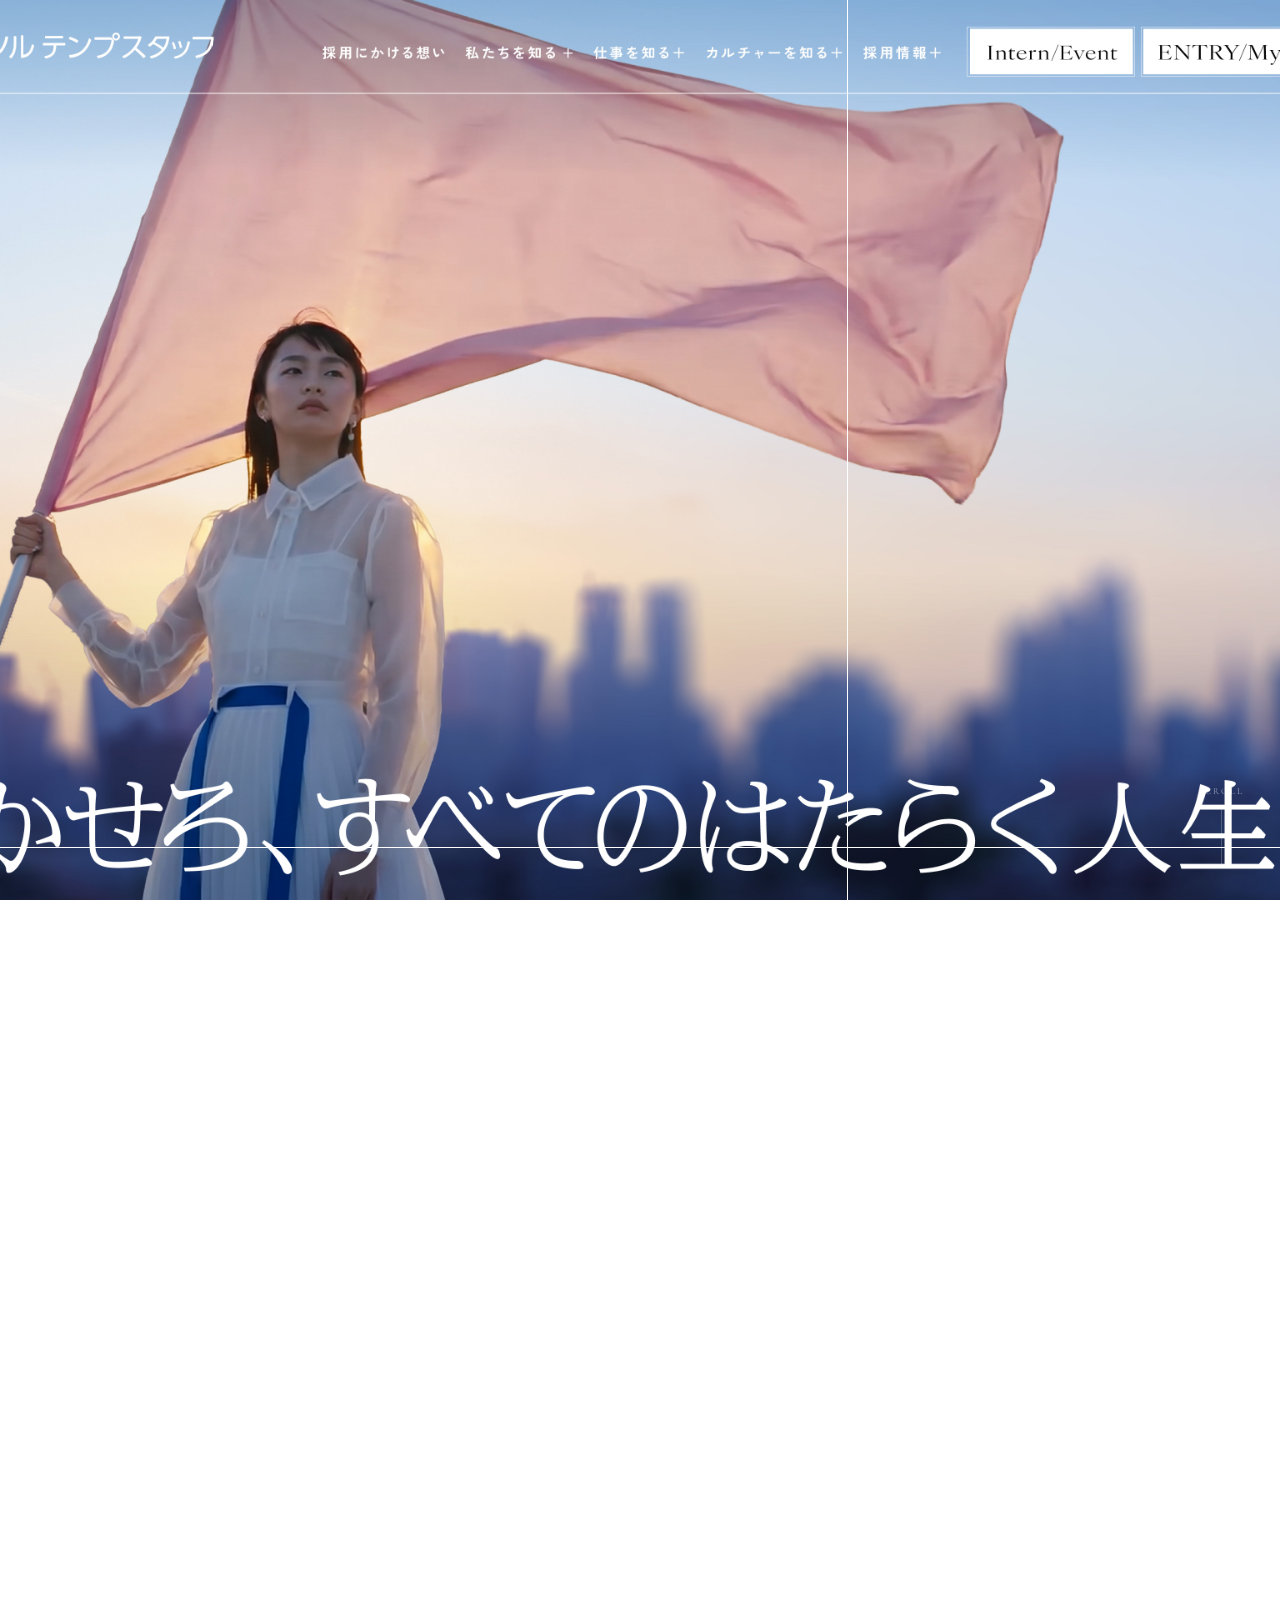
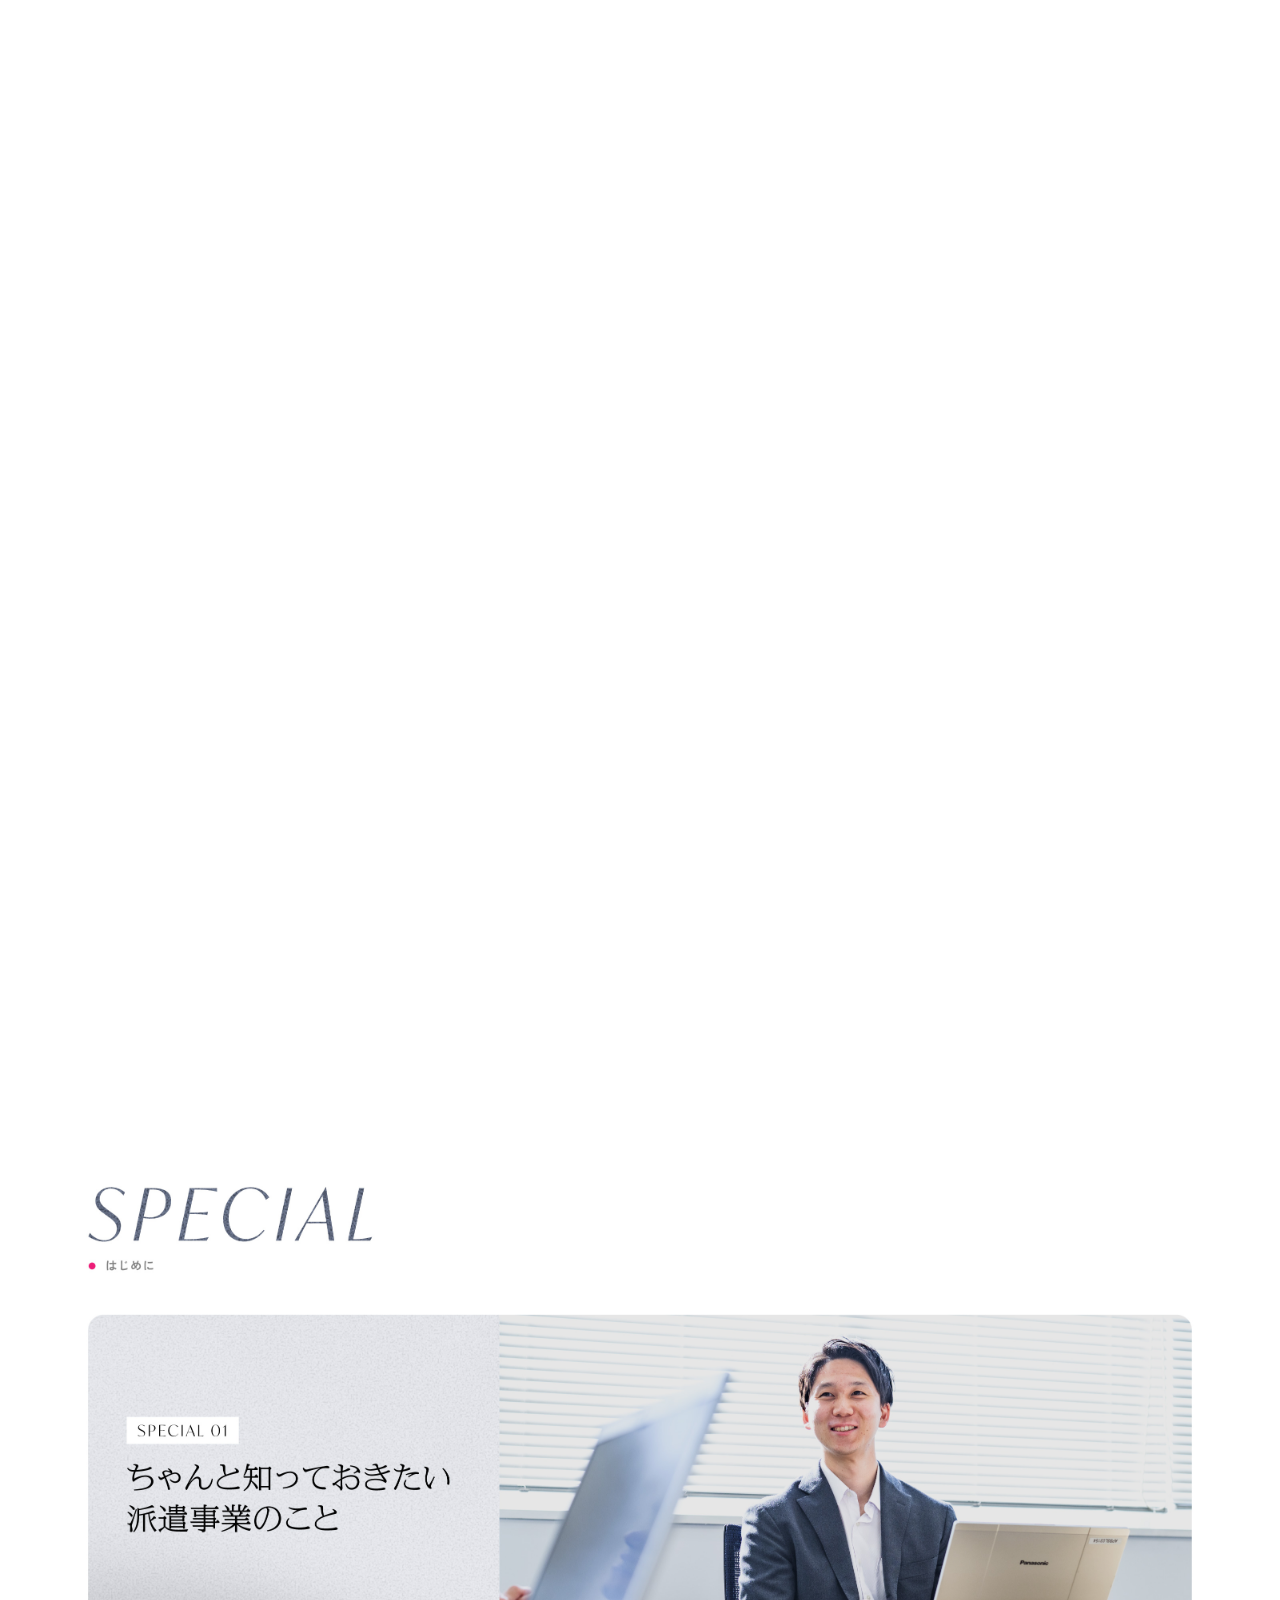
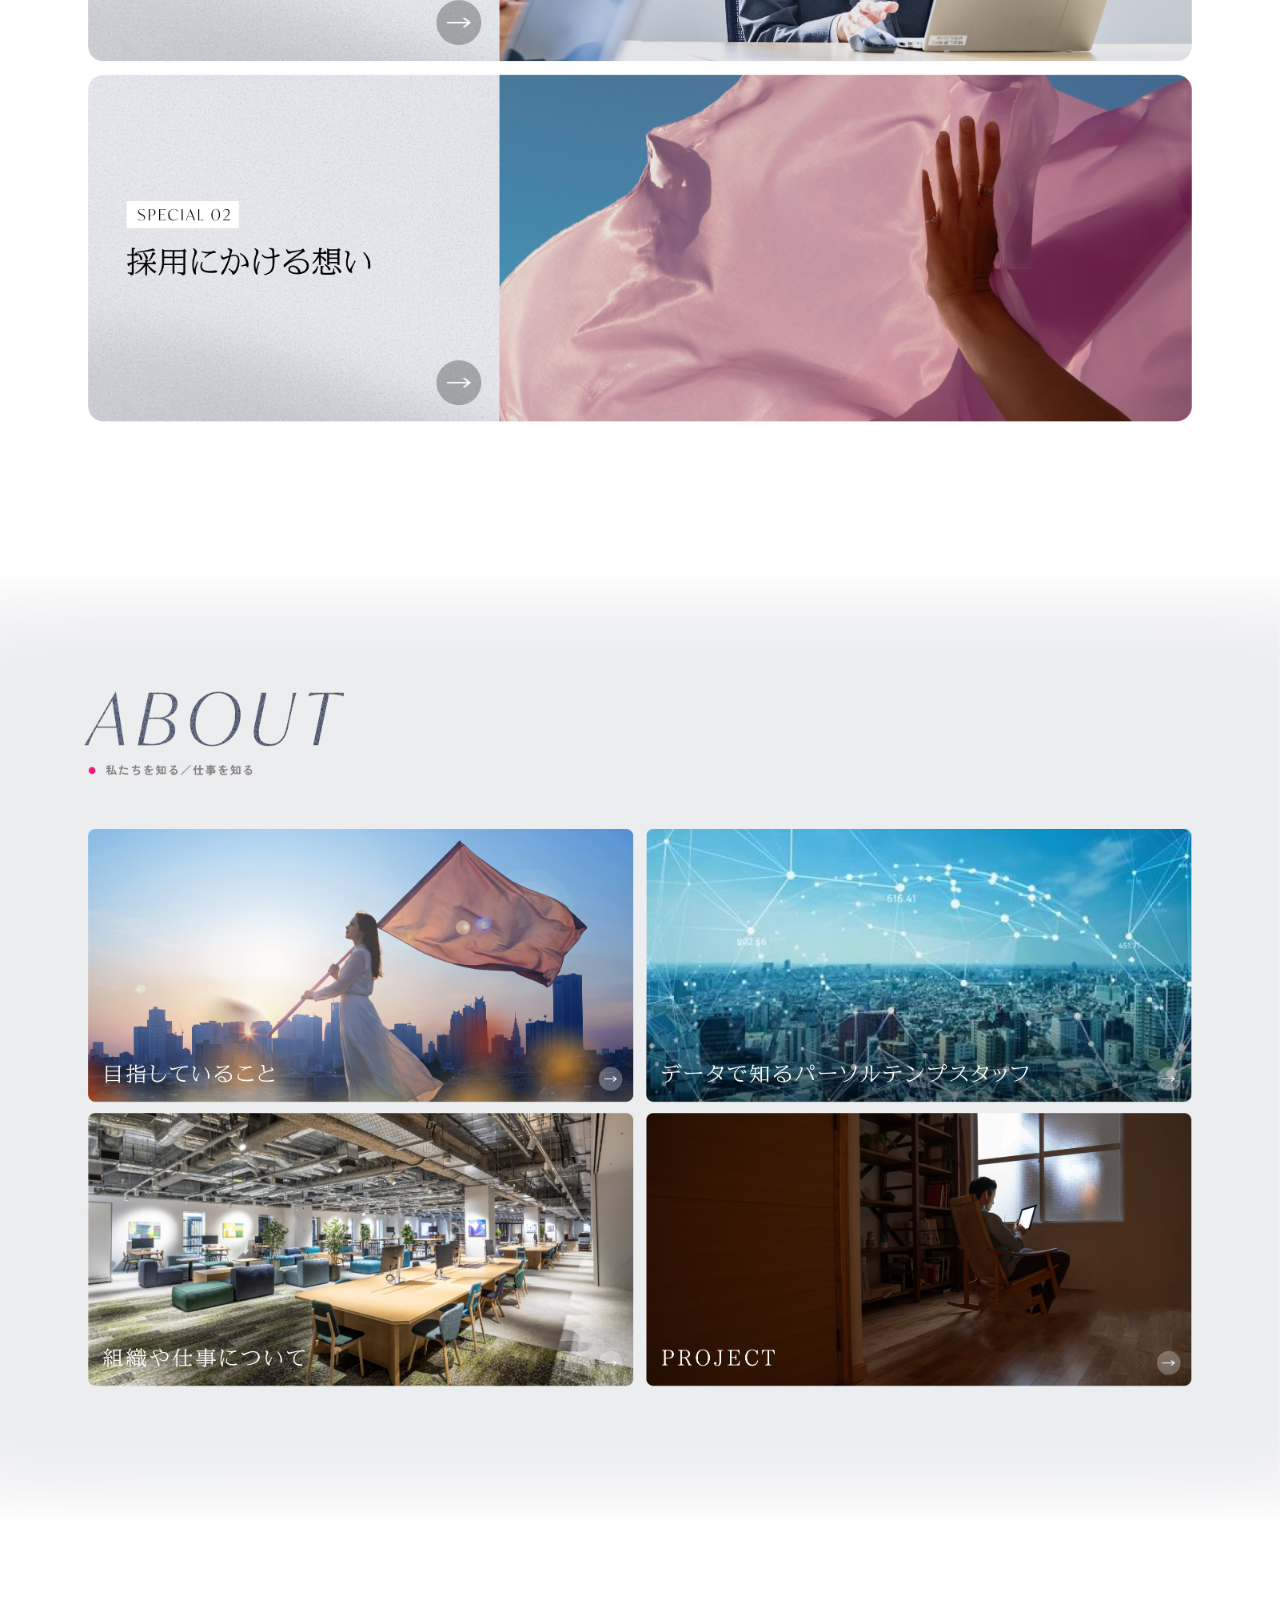
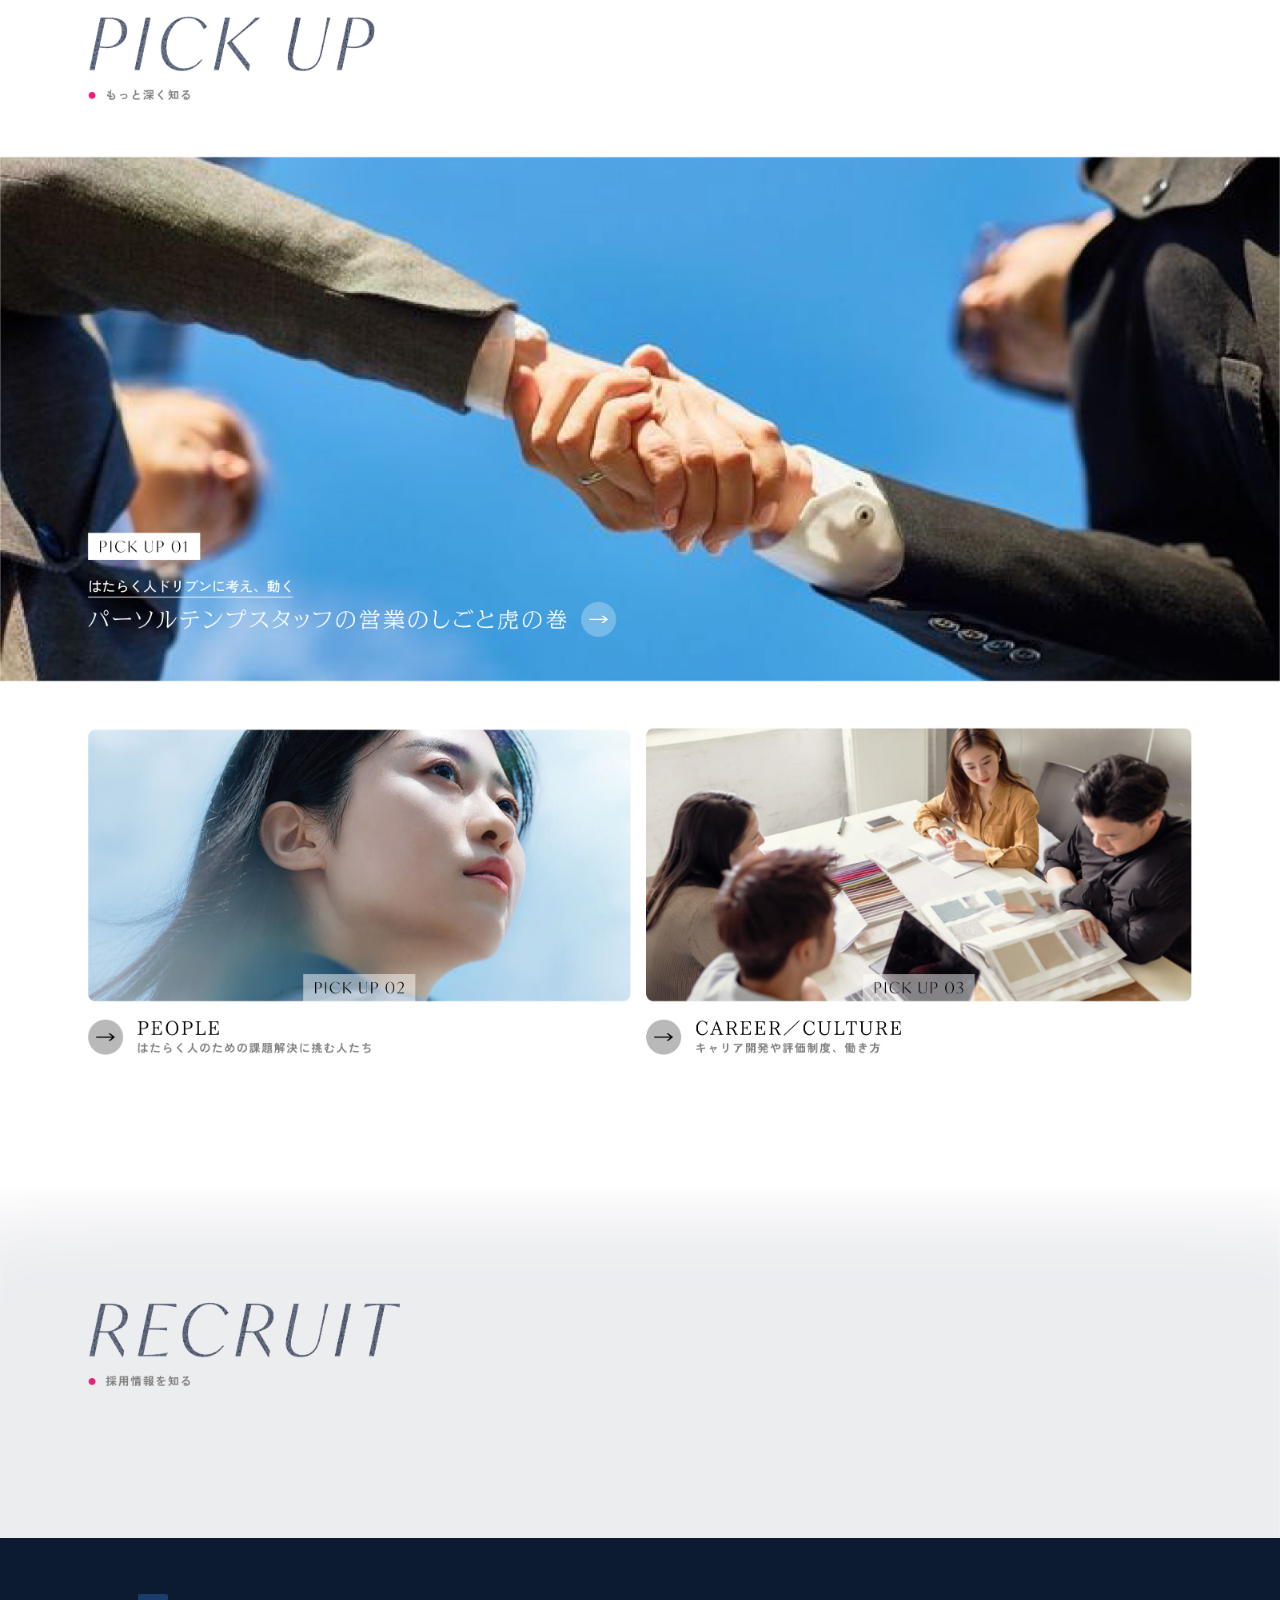
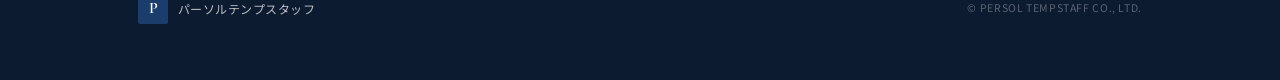
==== site/新卒A/index.html @ f4e4756b "Initial commit: パーソルテンプスタッフ 採用コンペデザイン（新卒B）" ====
<!DOCTYPE html>
<html lang="ja">
<head>
  <meta charset="UTF-8">
  <meta name="viewport" content="width=device-width, initial-scale=1.0">
  <title>パーソルテンプスタッフ 新卒採用 2027</title>
  <link rel="stylesheet" href="/site/新卒A/css/style.css">
</head>
<body class="page-fade">

  <!-- ===================== HEADER ===================== -->
  <header class="header" id="header">
    <div class="header__inner">
      <div class="header__logo">
        <a href="/site/新卒A/">
          <div class="logo-p">P</div>
          <span class="logo-name">パーソルテンプスタッフ</span>
        </a>
      </div>
      <nav class="header__nav">
        <ul>
          <li><a href="#">採用にかける想い</a></li>
          <li><a href="#">私たちを知る</a></li>
          <li><a href="#">仕事を知る</a></li>
          <li><a href="#">ラッキーを知る</a></li>
          <li><a href="#">採用情報</a></li>
        </ul>
      </nav>
      <div class="header__actions">
        <a href="#" class="hdr-intern">Intern/Event</a>
        <a href="#" class="hdr-entry">ENTRY/Mypage</a>
        <button class="hdr-menu" aria-label="メニュー">
          <span></span><span></span><span></span>
        </button>
      </div>
    </div>
  </header>

  <!-- ==============================================
       SCROLL HERO (300vh)
       ├ 0-20%  : FV 表示 → 第2画像にクロスフェード
       ├ 20-65% : ボディコピーが右から流れ込む
       └ 65-100%: 静止（コピー表示状態）
  =============================================== -->
  <section class="scroll-hero" id="scrollHero">
    <div class="scroll-hero__inner">

      <!-- Layer 1: FV -->
      <div class="scene-bg scene-bg--1">
        <img
          src="../../fv/新卒A.jpg"
          alt="まかせろ、すべてのはたらく人生よ。"
          style="object-position: center 18%;"
        >
      </div>

      <!-- Layer 2: TOPデザインの2画面目（スクロール後シーン） -->
      <div class="scene-bg scene-bg--2">
        <img
          src="../../fv/新卒A_scroll.jpg"
          alt=""
          style="object-position: center top;"
        >
      </div>

      <!-- SCROLL インジケーター -->
      <div class="hero-scroll" id="scrollInd">
        <span>SCROLL</span>
        <div class="hero-scroll__bar"></div>
      </div>

    </div>
  </section>

  <!-- ==============================================
       TOP デザイン画像（SPECIAL〜RECRUIT）
       上部FV部分をCSSでクロップして SPECIAL 以降のみ表示
  =============================================== -->
  <div class="design-section">
    <img
      src="../../top/新卒A/新卒A_top_saisyu_v2.jpg"
      alt="採用サイト デザイン — SPECIAL / ABOUT / PICK UP / RECRUIT"
    >
    <!-- PICK UP 02 PEOPLE → 社員紹介へ -->
    <a href="/site/新卒A/employee.html"
       class="design-section__link"
       style="top:77%;left:0;width:49%;height:9%;"
       aria-label="PEOPLE — 社員紹介へ"></a>
  </div>

  <!-- ===================== FOOTER ===================== -->
  <footer class="footer">
    <div class="footer__inner">
      <div class="footer__logo">
        <div class="logo-p">P</div>
        <span class="logo-name">パーソルテンプスタッフ</span>
      </div>
      <p class="footer__copy">© PERSOL TEMPSTAFF CO., LTD.</p>
    </div>
  </footer>

  <script src="/site/新卒A/js/main.js"></script>
</body>
</html>
---- site/新卒A/css/style.css ----
@import url('https://fonts.googleapis.com/css2?family=Cormorant+Garamond:wght@400;600&family=Noto+Sans+JP:wght@300;400;500&family=Noto+Serif+JP:wght@400;700&display=swap');

/* =========================================
   Variables
========================================= */
:root {
  --brand:   #1B3D6B;
  --accent:  #C8A882;
  --dark:    #111;
  --text:    #333;
  --gray:    #888;
  --border:  #e0dfd9;
  --light:   #F7F6F3;
  --white:   #fff;
  --hh:      72px;
  --ease:    cubic-bezier(0.22, 1, 0.36, 1);
  --font-serif: 'Noto Serif JP', 'Times New Roman', serif;
  --font-sans:  'Noto Sans JP', system-ui, sans-serif;
  --font-en:    'Cormorant Garamond', 'Georgia', serif;
}

/* =========================================
   Reset
========================================= */
*, *::before, *::after { box-sizing: border-box; margin: 0; padding: 0; }
html { font-size: 16px; scroll-behavior: smooth; }
body {
  font-family: var(--font-sans);
  color: var(--text);
  background: var(--white);
  overflow-x: hidden;
  line-height: 1.8;
  -webkit-font-smoothing: antialiased;
}
img { display: block; max-width: 100%; }
a { text-decoration: none; color: inherit; }
ul { list-style: none; }

/* =========================================
   Header
========================================= */
.header {
  position: fixed;
  inset: 0 0 auto 0;
  height: var(--hh);
  z-index: 1000;
  display: flex;
  align-items: center;
  opacity: 0;
  pointer-events: none;
  transition: background 0.5s, box-shadow 0.5s, opacity 0.4s;
}
.header.visible {
  opacity: 1;
  pointer-events: auto;
}
.header.scrolled {
  background: rgba(255,255,255,0.96);
  backdrop-filter: blur(12px);
  box-shadow: 0 1px 0 rgba(0,0,0,0.08);
}
.header__inner {
  width: 100%;
  display: flex;
  align-items: center;
  padding: 0 36px;
  gap: 0;
}
.header__logo { margin-right: 48px; flex-shrink: 0; }
.header__logo a {
  display: flex;
  align-items: center;
  gap: 10px;
  color: #fff;
  transition: color 0.5s;
}
.header.scrolled .header__logo a { color: var(--dark); }
.logo-p {
  width: 30px; height: 30px;
  background: var(--brand);
  color: #fff;
  display: flex; align-items: center; justify-content: center;
  font-family: var(--font-en);
  font-size: 16px; font-weight: 600;
  border-radius: 2px;
  flex-shrink: 0;
}
.logo-name { font-size: 12px; font-weight: 400; letter-spacing: 0.04em; white-space: nowrap; }

.header__nav { flex: 1; display: flex; justify-content: center; }
.header__nav ul { display: flex; gap: 30px; }
.header__nav a {
  font-size: 11.5px;
  letter-spacing: 0.06em;
  color: rgba(255,255,255,0.88);
  transition: color 0.3s, border-color 0.3s;
  border-bottom: 1px solid transparent;
  padding-bottom: 2px;
}
.header__nav a:hover { border-bottom-color: currentColor; }
.header.scrolled .header__nav a { color: var(--text); }

.header__actions { display: flex; align-items: center; gap: 12px; flex-shrink: 0; }
.hdr-intern {
  font-size: 10.5px; letter-spacing: 0.1em;
  color: rgba(255,255,255,0.8);
  border-bottom: 1px solid rgba(255,255,255,0.38);
  padding-bottom: 2px;
  transition: color 0.5s, border-color 0.5s;
}
.header.scrolled .hdr-intern { color: var(--text); border-color: var(--gray); }
.hdr-entry {
  font-size: 10.5px; letter-spacing: 0.1em;
  color: rgba(255,255,255,0.9);
  border: 1px solid rgba(255,255,255,0.5);
  padding: 7px 14px;
  transition: all 0.3s;
}
.hdr-entry:hover { background: rgba(255,255,255,0.15); }
.header.scrolled .hdr-entry { color: var(--brand); border-color: var(--brand); }
.header.scrolled .hdr-entry:hover { background: var(--brand); color: #fff; }
.hdr-menu {
  background: none; border: none; cursor: pointer;
  display: flex; flex-direction: column; gap: 5px; padding: 4px;
}
.hdr-menu span {
  display: block; width: 20px; height: 1px;
  background: rgba(255,255,255,0.85); transition: background 0.5s;
}
.header.scrolled .hdr-menu span { background: var(--dark); }

/* =========================================
   Scroll Hero
   構造: 300vh の scroll container + 100vh sticky inner
   ・FV は progress=0 時点で100vh全画面表示（スクロール不要）
   ・0-20% : 画像クロスフェード（第2画像へ切り替え）
   ・20-65%: ボディコピーが右から流れ込む
   ・65-100%: 静止
========================================= */
.scroll-hero {
  position: relative;
  height: 300vh;
}
.scroll-hero__inner {
  position: sticky;
  top: 0;
  height: 100vh;
  overflow: hidden;
}

/* 背景画像レイヤー */
.scene-bg {
  position: absolute; inset: 0;
  will-change: opacity;
}
.scene-bg img {
  width: 100%; height: 100%;
  object-fit: cover;
}
.scene-bg--2 { opacity: 0; }

/* 右側グラデーションオーバーレイ（テキスト可読性確保） */
.scene-overlay {
  position: absolute; inset: 0; z-index: 1;
  background: linear-gradient(to left,
    rgba(0,0,0,0.68) 0%,
    rgba(0,0,0,0.30) 55%,
    rgba(0,0,0,0.0)  100%);
  opacity: 0;
  will-change: opacity;
  pointer-events: none;
}

/* ボディコピー — 右から流れ込む */
.scene-copy {
  position: absolute;
  z-index: 2;
  right: 8%;
  top: 50%;
  transform: translateY(-50%) translateX(100px);
  width: min(38%, 460px);
  opacity: 0;
  will-change: opacity, transform;
}
.scene-copy__lead {
  font-family: var(--font-serif);
  font-size: clamp(13px, 1.3vw, 16px);
  font-weight: 700;
  color: #fff;
  line-height: 2.0;
  letter-spacing: 0.04em;
  text-shadow: 0 2px 14px rgba(0,0,0,0.45);
  margin-bottom: 22px;
}
.scene-copy__body {
  font-family: var(--font-serif);
  font-size: clamp(11px, 1.0vw, 13px);
  font-weight: 400;
  color: rgba(255,255,255,0.88);
  line-height: 2.25;
  letter-spacing: 0.03em;
  text-shadow: 0 1px 8px rgba(0,0,0,0.35);
  margin-bottom: 18px;
}
.scene-copy__close {
  font-family: var(--font-serif);
  font-size: clamp(12px, 1.1vw, 14px);
  font-weight: 600;
  color: #fff;
  line-height: 2.0;
  letter-spacing: 0.04em;
  text-shadow: 0 2px 14px rgba(0,0,0,0.45);
}

/* SCROLL インジケーター */
.hero-scroll {
  position: absolute; z-index: 3;
  right: 36px; bottom: 36px;
  display: flex; flex-direction: column; align-items: center; gap: 8px;
  color: rgba(255,255,255,0.55);
  font-family: var(--font-en); font-size: 9px; letter-spacing: 0.22em;
  will-change: opacity;
  transition: opacity 0.5s ease;
}
.hero-scroll.hidden { opacity: 0; pointer-events: none; }
.hero-scroll__bar {
  width: 1px; height: 56px;
  background: rgba(255,255,255,0.22);
  position: relative; overflow: hidden;
}
.hero-scroll__bar::after {
  content: '';
  position: absolute; top: -100%; left: 0; width: 100%; height: 100%;
  background: rgba(255,255,255,0.72);
  animation: scrollbar 2.2s ease-in-out infinite;
}
@keyframes scrollbar {
  0%   { top: -100%; }
  100% { top: 100%; }
}

/* =========================================
   Section commons
========================================= */
.sec { padding: 112px 0; }
.sec--light { background: var(--light); }
.container { max-width: 1100px; margin: 0 auto; padding: 0 48px; }

/* Section heading — large serif label (Vermicular style) */
.sec-head { margin-bottom: 64px; }
.sec-head__en {
  font-family: var(--font-en);
  font-size: clamp(40px, 5vw, 60px);
  font-weight: 600;
  color: var(--dark);
  letter-spacing: 0.04em;
  line-height: 1;
  display: block;
  margin-bottom: 6px;
}
.sec-head__rule {
  display: flex; align-items: center; gap: 16px; margin-top: 10px;
}
.sec-head__line { flex: 1; height: 1px; background: var(--border); max-width: 400px; }
.sec-head__ja { font-size: 12px; letter-spacing: 0.2em; color: var(--gray); }

/* Reveal animation */
.reveal {
  opacity: 0;
  transform: translateY(48px);
  transition: opacity 0.9s var(--ease), transform 0.9s var(--ease);
}
.reveal.in-view { opacity: 1; transform: none; }
.reveal[data-d="1"] { transition-delay: 0.10s; }
.reveal[data-d="2"] { transition-delay: 0.20s; }
.reveal[data-d="3"] { transition-delay: 0.32s; }
.reveal[data-d="4"] { transition-delay: 0.45s; }

/* =========================================
   SPECIAL
========================================= */
.special__grid {
  display: grid;
  grid-template-columns: 1fr 1fr;
  gap: 20px;
}
.sp-card { background: var(--white); overflow: hidden; cursor: pointer; }
.sp-card__img { aspect-ratio: 16/9; overflow: hidden; }
.sp-card__img img {
  width: 100%; height: 100%; object-fit: cover;
  transition: transform 0.75s var(--ease);
}
.sp-card:hover .sp-card__img img { transform: scale(1.06); }
.sp-card__body { padding: 24px 28px 30px; }
.sp-card__tag {
  font-size: 9.5px; letter-spacing: 0.22em;
  color: var(--brand); text-transform: uppercase;
  margin-bottom: 10px; display: block;
}
.sp-card__title {
  font-family: var(--font-serif);
  font-size: 17px; font-weight: 700;
  color: var(--dark); line-height: 1.7;
  margin-bottom: 18px;
}
.sp-card__more {
  font-size: 11px; letter-spacing: 0.16em; color: var(--gray);
  display: inline-flex; align-items: center; gap: 8px;
  transition: color 0.3s, gap 0.3s;
}
.sp-card:hover .sp-card__more { color: var(--brand); gap: 14px; }

/* =========================================
   ABOUT
========================================= */
.about__grid {
  display: grid;
  grid-template-columns: 1fr 1fr;
  gap: 80px;
  align-items: center;
}
.about__media { position: relative; padding-bottom: 52px; }
.about__img {
  aspect-ratio: 4/3; overflow: hidden;
}
.about__img img { width: 100%; height: 100%; object-fit: cover; object-position: center top; }
.about__img2 {
  position: absolute; bottom: 0; right: -28px;
  width: 48%; aspect-ratio: 1;
  overflow: hidden;
  border: 5px solid var(--white);
  box-shadow: 0 6px 28px rgba(0,0,0,0.13);
}
.about__img2 img { width: 100%; height: 100%; object-fit: cover; object-position: center 15%; }

.about__text .sec-head { margin-bottom: 28px; }
.about__catch {
  font-family: var(--font-serif);
  font-size: clamp(20px, 2.4vw, 28px);
  font-weight: 700; color: var(--dark);
  line-height: 1.7; margin-bottom: 24px;
}
.about__body { font-size: 14px; line-height: 2.15; color: var(--gray); margin-bottom: 40px; }
.btn-line {
  display: inline-flex; align-items: center; gap: 12px;
  font-size: 11.5px; letter-spacing: 0.2em;
  color: var(--brand); border: 1px solid var(--brand);
  padding: 12px 28px; transition: all 0.35s;
}
.btn-line:hover { background: var(--brand); color: #fff; gap: 20px; }

/* =========================================
   PICK UP
========================================= */
.pickup__grid {
  display: grid;
  grid-template-columns: repeat(3, 1fr);
  gap: 22px;
}
.pu-card {
  background: var(--white); cursor: pointer;
  transition: transform 0.4s var(--ease), box-shadow 0.4s;
}
.pu-card:hover { transform: translateY(-8px); box-shadow: 0 18px 48px rgba(0,0,0,0.1); }
.pu-card__img { aspect-ratio: 3/2; overflow: hidden; }
.pu-card__img img {
  width: 100%; height: 100%; object-fit: cover;
  transition: transform 0.7s var(--ease);
}
.pu-card:hover .pu-card__img img { transform: scale(1.08); }
.pu-card__body { padding: 20px 22px 24px; }
.pu-card__cat { font-size: 9.5px; letter-spacing: 0.22em; color: var(--brand); text-transform: uppercase; margin-bottom: 8px; display: block; }
.pu-card__title { font-family: var(--font-serif); font-size: 14px; font-weight: 700; color: var(--dark); line-height: 1.65; margin-bottom: 8px; }
.pu-card__desc { font-size: 12.5px; color: var(--gray); line-height: 1.7; }

/* =========================================
   RECRUIT
========================================= */
.recruit {
  background: var(--brand);
  padding: 148px 0;
  text-align: center;
}
.recruit__inner { max-width: 600px; margin: 0 auto; padding: 0 40px; }
.recruit__en { font-family: var(--font-en); font-size: 12px; letter-spacing: 0.4em; color: rgba(255,255,255,0.48); display: block; margin-bottom: 10px; }
.recruit__catch {
  font-family: var(--font-serif);
  font-size: clamp(26px, 3.5vw, 40px);
  font-weight: 700; color: #fff;
  letter-spacing: 0.04em; line-height: 1.6;
  margin-bottom: 22px;
}
.recruit__sub { font-size: 13.5px; color: rgba(255,255,255,0.62); line-height: 2.1; margin-bottom: 52px; }
.btn-white {
  display: inline-block;
  font-size: 12px; letter-spacing: 0.22em;
  color: var(--brand); background: #fff;
  padding: 18px 56px;
  transition: all 0.35s;
}
.btn-white:hover { background: var(--light); transform: translateY(-3px); box-shadow: 0 14px 36px rgba(0,0,0,0.16); }

/* =========================================
   Footer
========================================= */
.footer { background: #0c1b30; padding: 56px 0; }
.footer__inner {
  max-width: 1100px; margin: 0 auto; padding: 0 48px;
  display: flex; align-items: center; justify-content: space-between;
}
.footer__logo { display: flex; align-items: center; gap: 10px; color: rgba(255,255,255,0.72); }
.footer__logo .logo-name { font-size: 12px; }
.footer__copy { font-size: 10.5px; color: rgba(255,255,255,0.32); letter-spacing: 0.06em; }

/* =========================================
   Design Section (TOP mockup image — SPECIAL〜RECRUIT)
   画像比率: 3201×12778 = 1:3.993
   白余白開始 y≈3620: margin-top = -(3620/12778 × 3.993) ≈ -113% → バッファ込み -115%
========================================= */
.design-section {
  overflow: hidden;
  line-height: 0;
  background: #f7f6f3;
  position: relative;
}
/* PICK UP カードへの透明クリック領域 */
.design-section__link {
  position: absolute;
  display: block;
  cursor: pointer;
}
.design-section img {
  display: block;
  width: 100%;
  /* FV2面分の「まかせろ」帯をスキップ → SPECIAL白余白から表示 */
  margin-top: -115%;
}

/* =========================================
   Employee Page — Hero（全幅写真＋オーバーレイテキスト）
========================================= */
.emp-hero {
  position: relative;
  height: 100vh; min-height: 600px;
  overflow: hidden;
}
.emp-hero__photo {
  position: absolute; inset: 0;
}
.emp-hero__photo img {
  width: 100%; height: 100%; object-fit: cover;
}
.emp-hero__overlay {
  position: absolute; inset: 0;
  background: linear-gradient(to right,
    rgba(255,255,255,0.0) 40%,
    rgba(255,255,255,0.0) 100%);
}
.emp-hero__content {
  position: absolute; inset: 0;
  display: flex; flex-direction: column; justify-content: flex-end;
  padding: 0 0 72px 8%;
  max-width: 640px;
}
.emp-hero__breadcrumb {
  font-size: 10px; letter-spacing: 0.14em;
  color: rgba(255,255,255,0.6);
  display: flex; gap: 8px; align-items: center;
  margin-bottom: 28px;
}
.emp-hero__breadcrumb a { color: rgba(255,255,255,0.6); transition: color 0.3s; }
.emp-hero__breadcrumb a:hover { color: #fff; }
.emp-hero__breadcrumb span { opacity: 0.5; }
.emp-hero__quote {
  font-family: var(--font-serif);
  font-size: clamp(20px, 2.8vw, 34px);
  font-weight: 700; color: var(--dark);
  line-height: 1.65; letter-spacing: 0.03em;
  margin-bottom: 32px;
}
.emp-hero__name {
  font-family: var(--font-serif);
  font-size: clamp(20px, 2vw, 26px);
  font-weight: 700; color: var(--dark);
  letter-spacing: 0.08em; margin-bottom: 6px;
}
.emp-hero__meta {
  font-size: 11px; color: #555; letter-spacing: 0.1em; line-height: 1.9;
}

/* =========================================
   Employee Page — 本文レイアウト
========================================= */
/* セクション共通コンテナ */
.emp-section-wrap {
  max-width: 1100px; margin: 0 auto;
  padding: 96px 72px;
}
.emp-section-wrap--gray { background: #f4f5f7; }
.emp-section-wrap--white { background: var(--white); }

/* ── テキスト2カラム（見出し左・本文右） */
.emp-text-cols {
  display: grid;
  grid-template-columns: 1fr 1fr;
  gap: 72px;
  align-items: start;
}
.emp-text-cols__label {
  font-family: var(--font-en);
  font-size: 9.5px; letter-spacing: 0.28em; text-transform: uppercase;
  color: var(--gray); display: block; margin-bottom: 20px;
}
.emp-text-cols__title {
  font-family: var(--font-serif);
  font-size: clamp(20px, 2.4vw, 28px);
  font-weight: 700; color: var(--dark);
  line-height: 1.65; letter-spacing: 0.02em;
}
.emp-text-cols__body {
  font-size: 13.5px; line-height: 2.35; color: #555;
  padding-top: 46px;
}
.emp-text-cols__body p + p { margin-top: 20px; }

/* ── クォートバー */
.emp-quote-bar {
  border-left: 3px solid var(--brand);
  background: #eef1f6;
  padding: 28px 36px;
  margin: 56px 0 0;
}
.emp-quote-bar p {
  font-family: var(--font-serif);
  font-size: clamp(14px, 1.6vw, 17px);
  font-weight: 700; color: var(--brand);
  line-height: 1.85; letter-spacing: 0.03em;
}

/* ── 写真＋テキスト（横並び） */
.emp-photo-text {
  display: grid;
  grid-template-columns: 1fr 1fr;
  gap: 0;
  min-height: 480px;
}
.emp-photo-text--rev .emp-photo-text__img  { order: 2; }
.emp-photo-text--rev .emp-photo-text__text { order: 1; }

.emp-photo-text__img { overflow: hidden; }
.emp-photo-text__img img {
  width: 100%; height: 100%; object-fit: cover;
  transition: transform 0.9s var(--ease);
}
.emp-photo-text:hover .emp-photo-text__img img { transform: scale(1.04); }

.emp-photo-text__text {
  display: flex; flex-direction: column; justify-content: center;
  padding: 72px 64px;
  background: var(--white);
}
.emp-photo-text--rev .emp-photo-text__text { background: #f4f5f7; }

.emp-photo-text__label {
  font-family: var(--font-en);
  font-size: 9.5px; letter-spacing: 0.28em; text-transform: uppercase;
  color: var(--gray); display: block; margin-bottom: 18px;
}
.emp-photo-text__title {
  font-family: var(--font-serif);
  font-size: clamp(17px, 2vw, 23px);
  font-weight: 700; color: var(--dark);
  line-height: 1.7; margin-bottom: 24px;
}
.emp-photo-text__body {
  font-size: 13px; line-height: 2.3; color: #555;
}
.emp-photo-text__body p + p { margin-top: 16px; }

/* ── 締めメッセージ */
.emp-closing {
  padding: 80px 72px;
  background: var(--white);
  max-width: 1100px; margin: 0 auto;
}
.emp-closing__label {
  font-family: var(--font-en);
  font-size: 9.5px; letter-spacing: 0.28em; text-transform: uppercase;
  color: var(--gray); display: block; margin-bottom: 22px;
}
.emp-closing__title {
  font-family: var(--font-serif);
  font-size: clamp(20px, 2.8vw, 34px);
  font-weight: 700; color: var(--dark);
  line-height: 1.6; letter-spacing: 0.02em;
}

/* =========================================
   Employee Page — Profile
========================================= */
.emp-profile-section {
  background: #f4f5f7;
  padding: 72px;
  max-width: 1100px; margin: 0 auto;
}
.emp-profile-section h3 {
  font-family: var(--font-en);
  font-size: 10px; letter-spacing: 0.3em; text-transform: uppercase;
  color: var(--gray); margin-bottom: 32px;
}
.emp-profile-table {
  width: 100%; border-collapse: collapse;
}
.emp-profile-table tr { border-bottom: 1px solid var(--border); }
.emp-profile-table td {
  padding: 18px 0; font-size: 13.5px; vertical-align: top;
}
.emp-profile-table td:first-child {
  width: 140px; color: var(--gray);
  font-size: 10px; letter-spacing: 0.16em; text-transform: uppercase;
  padding-top: 20px;
}
.emp-profile-table td:last-child { color: var(--dark); line-height: 1.8; }

/* =========================================
   Employee Page — Related
========================================= */
.emp-related { padding: 80px 0; background: var(--white); }
.emp-related__head { text-align: center; margin-bottom: 52px; }
.emp-related__grid {
  max-width: 1080px; margin: 0 auto; padding: 0 72px;
  display: grid; grid-template-columns: repeat(3, 1fr); gap: 2px;
}
.rel-card { overflow: hidden; cursor: pointer; }
.rel-card__img { aspect-ratio: 3/4; overflow: hidden; }
.rel-card__img img {
  width: 100%; height: 100%; object-fit: cover;
  transition: transform 0.7s var(--ease);
}
.rel-card:hover .rel-card__img img { transform: scale(1.06); }
.rel-card__body { padding: 18px 20px 24px; background: #f4f5f7; }
.rel-card__dept {
  font-size: 9px; letter-spacing: 0.18em;
  color: var(--brand); margin-bottom: 6px; display: block;
}
.rel-card__name {
  font-family: var(--font-serif); font-size: 16px;
  font-weight: 700; color: var(--dark);
}

/* =========================================
   Page transition
========================================= */
.page-fade { animation: pageFadeIn 0.7s var(--ease) both; }
@keyframes pageFadeIn {
  from { opacity: 0; transform: translateY(20px); }
  to   { opacity: 1; transform: none; }
}
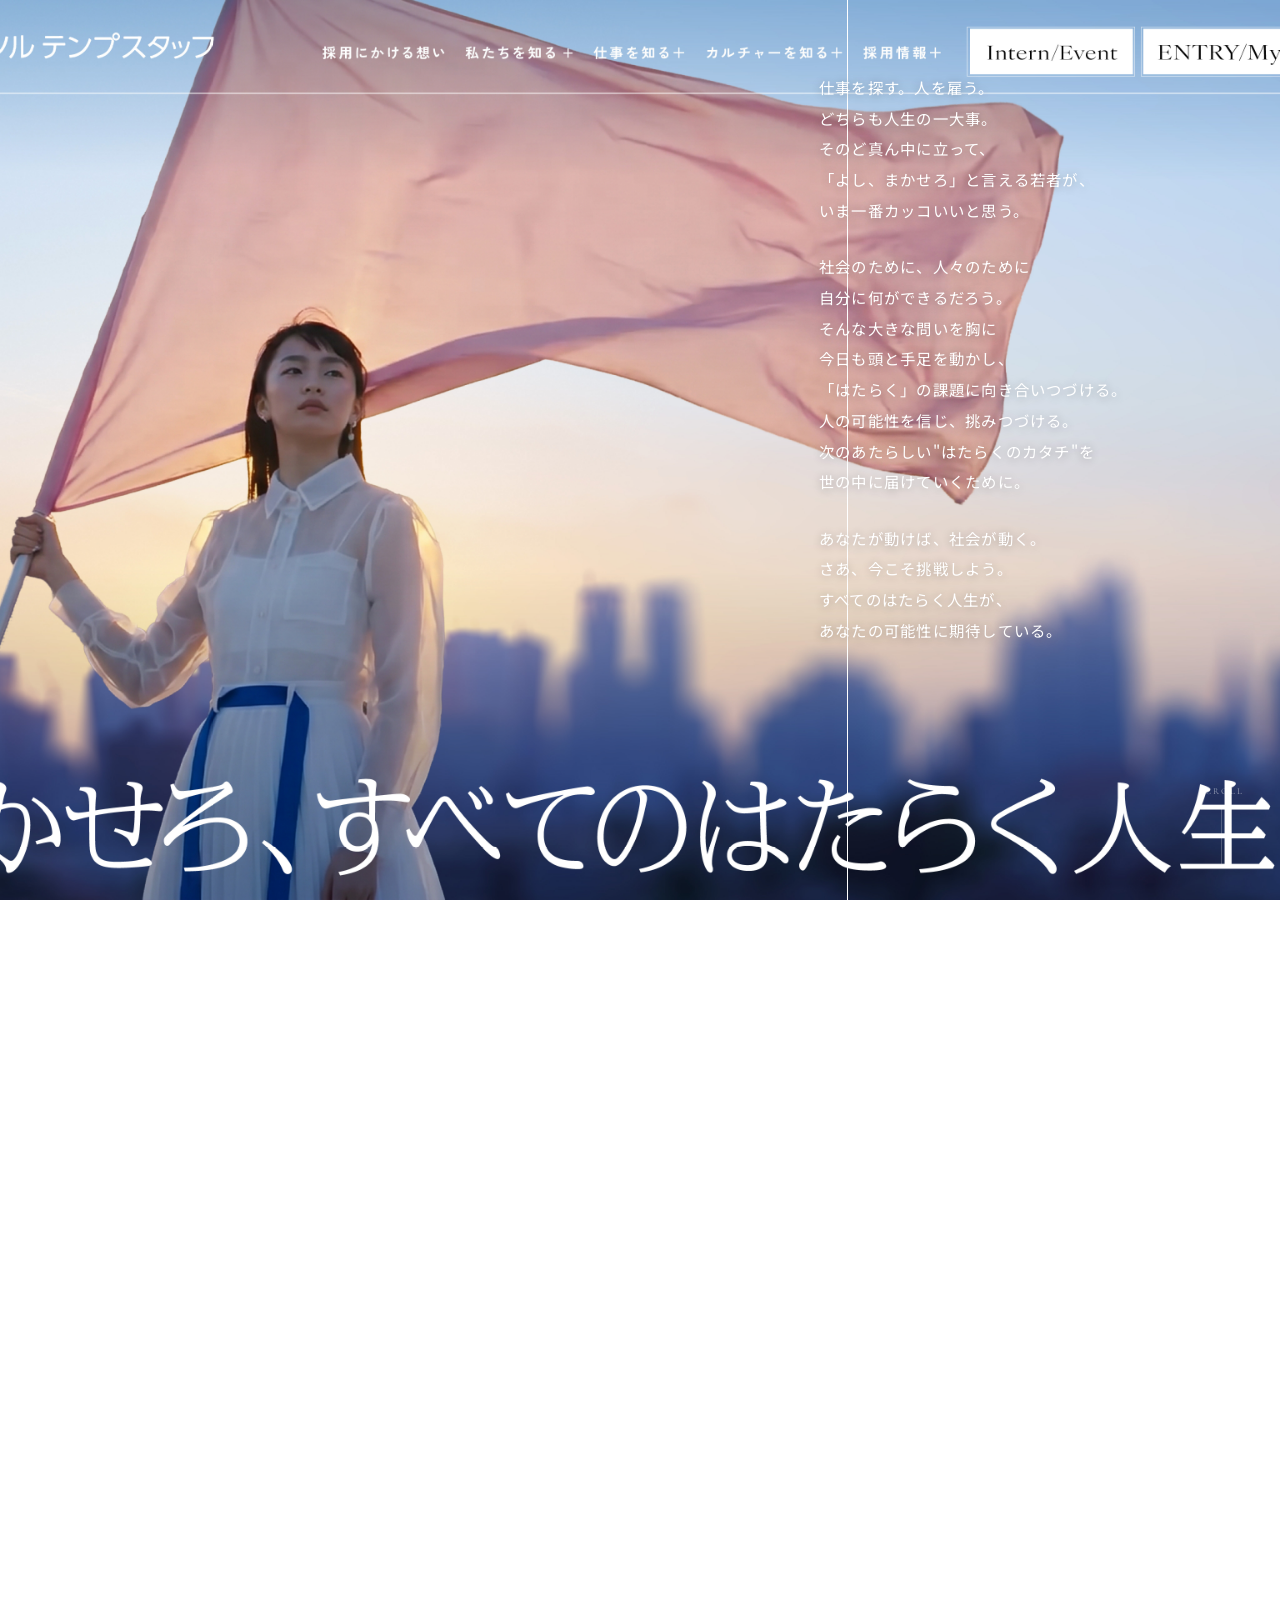
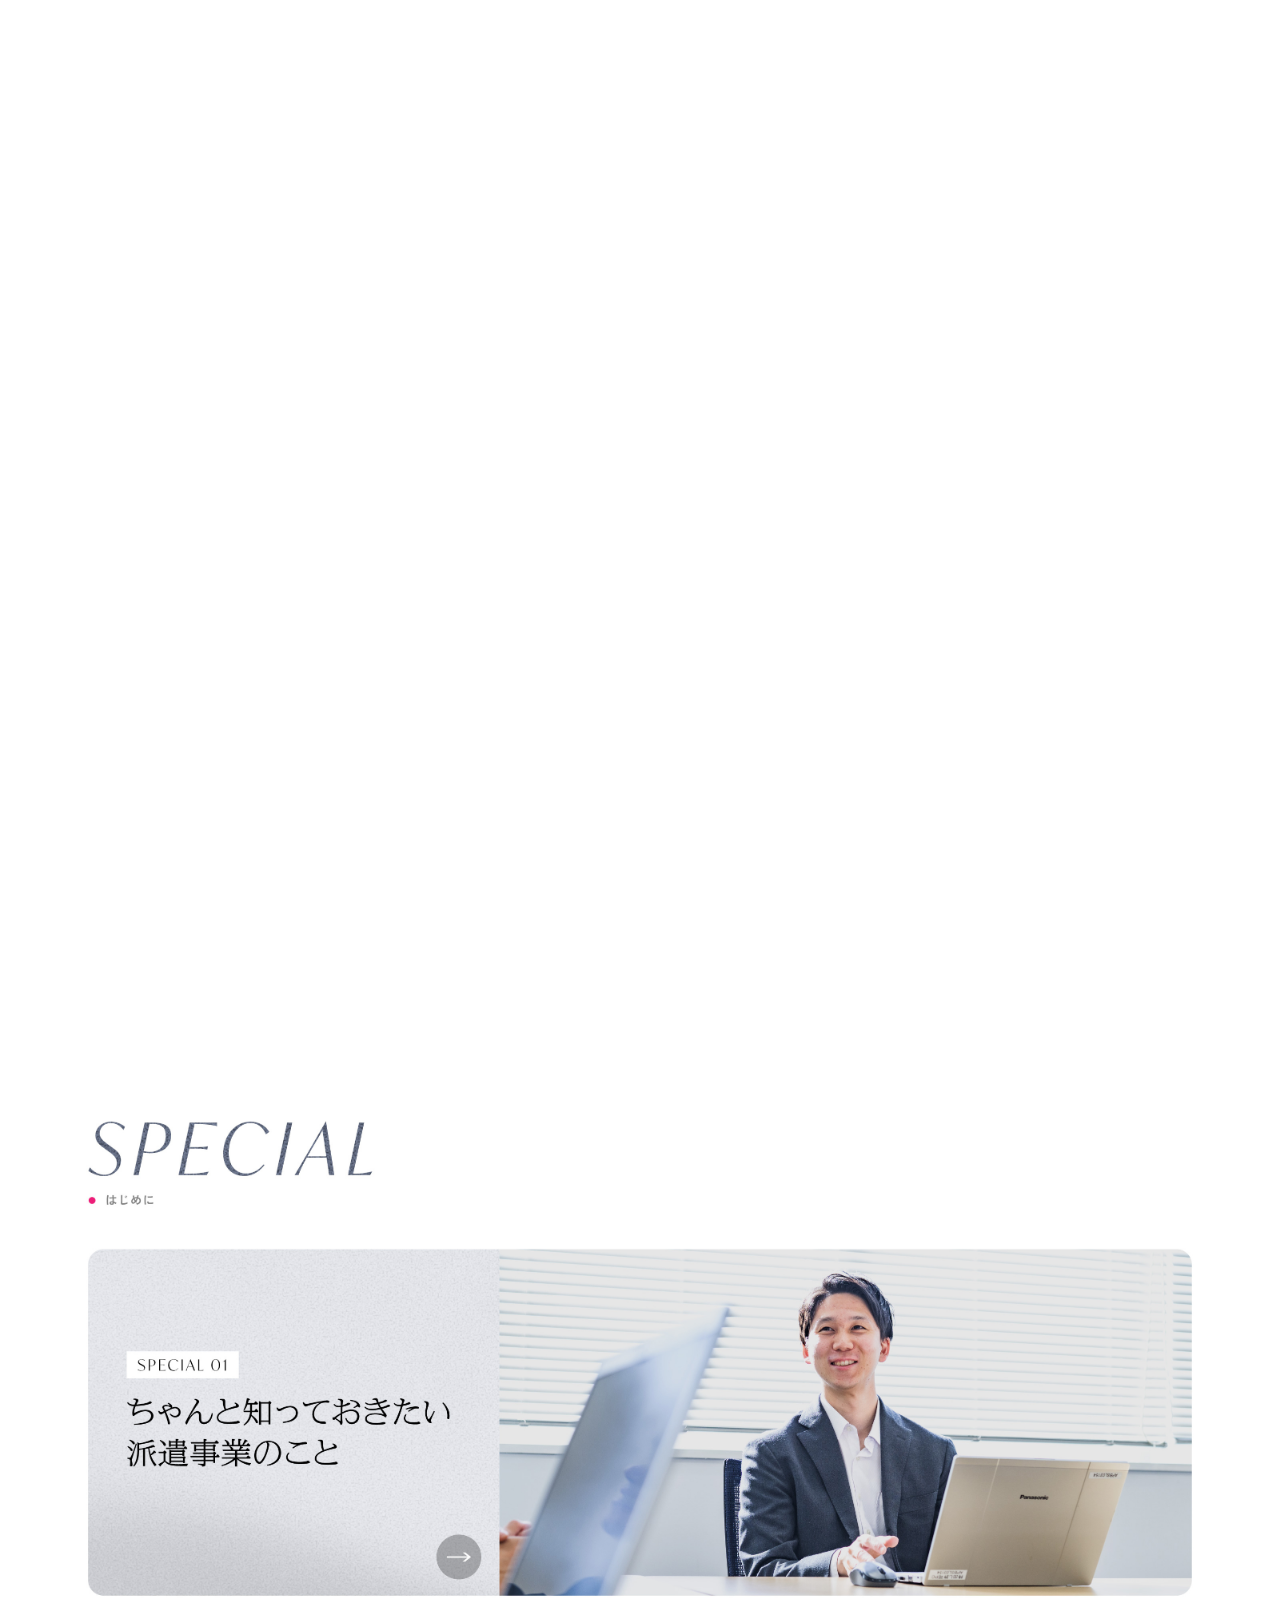
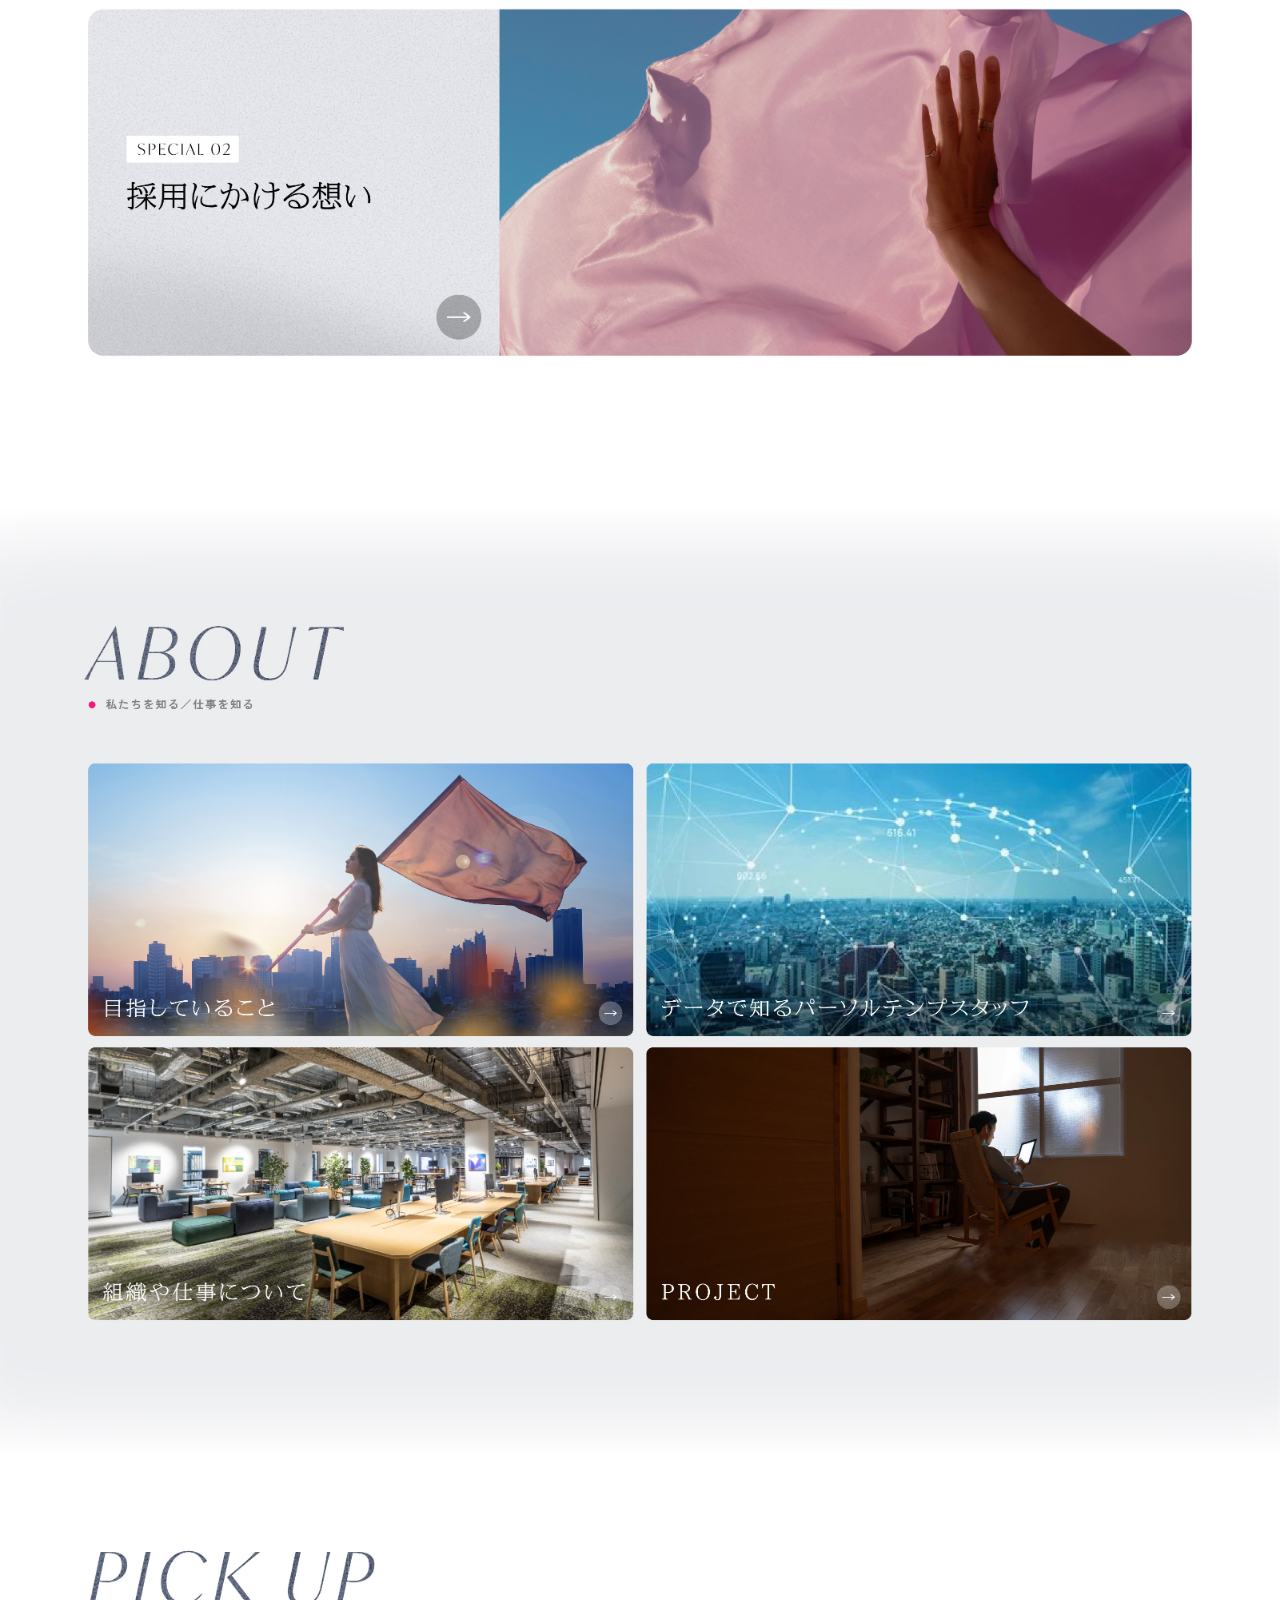
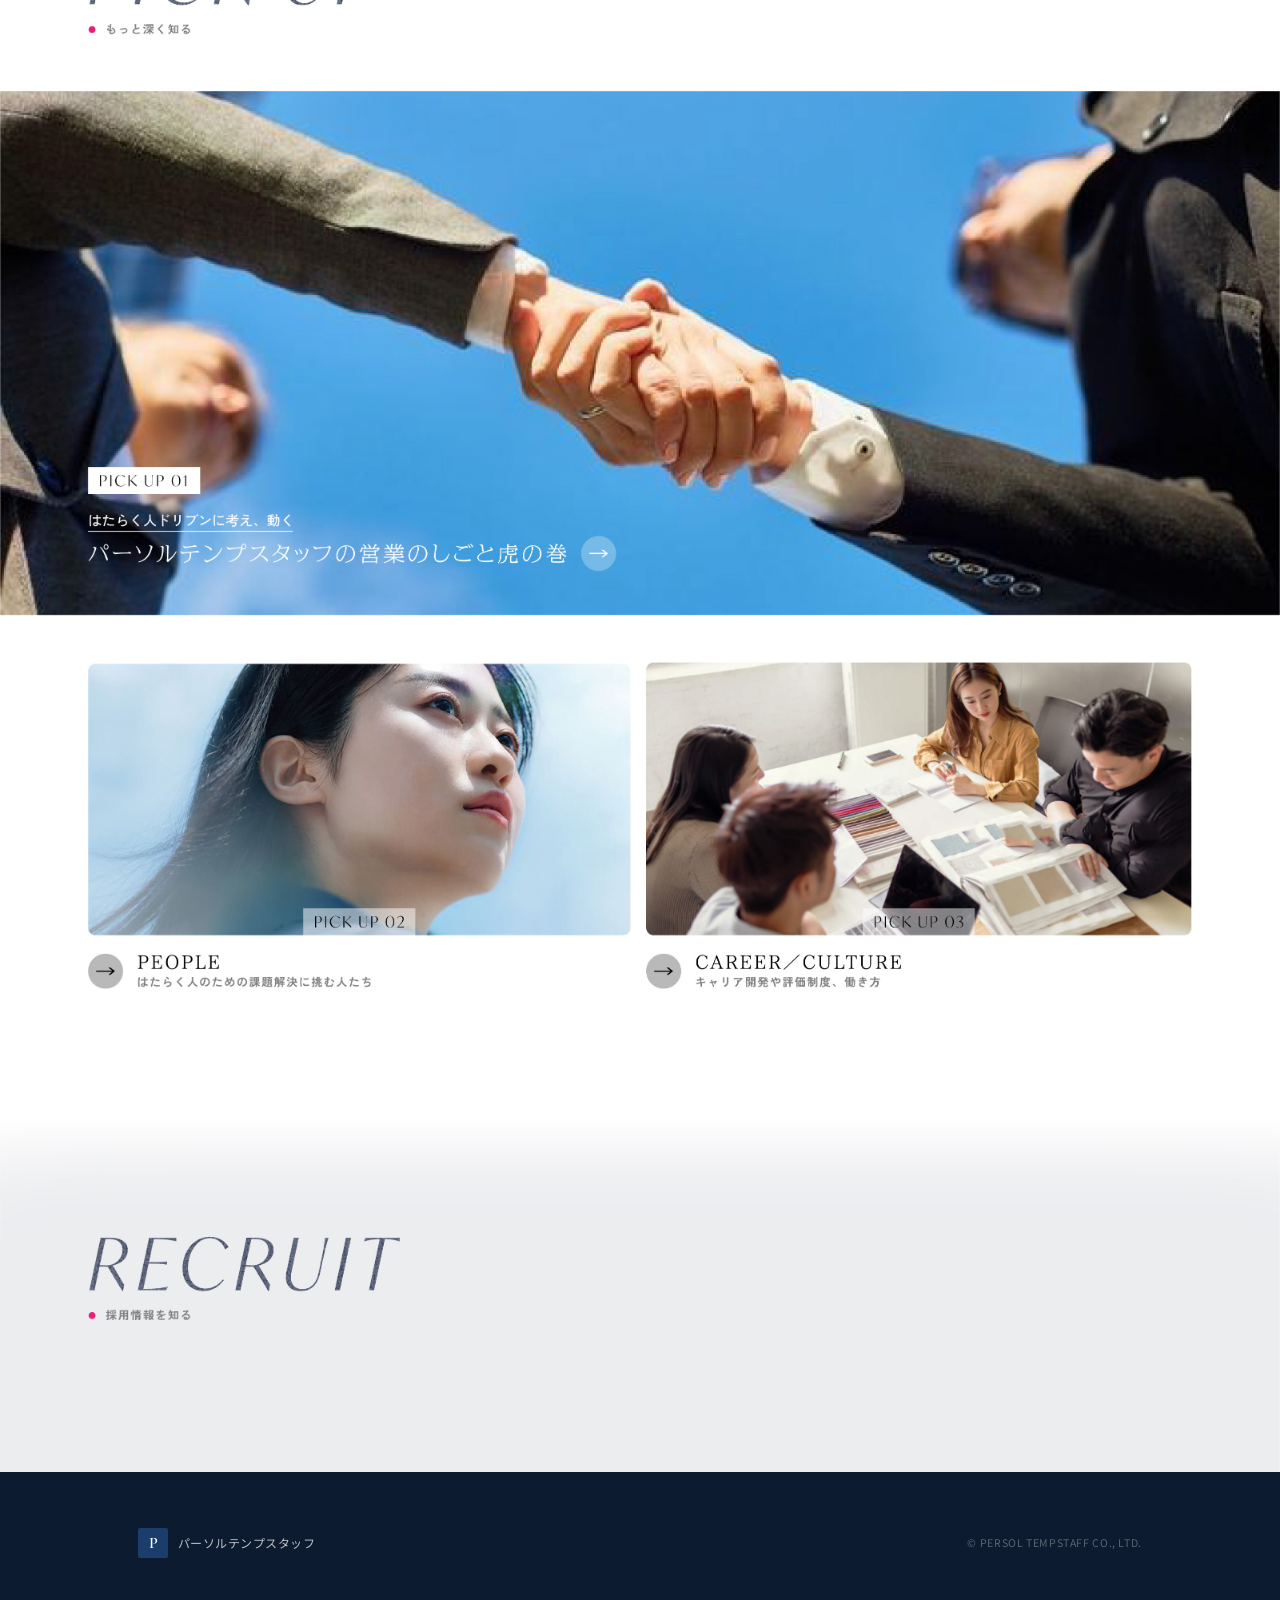
==== commit 45226b7a: "新卒A: FVスクロールアニメーション＋ボディコピー実装 - Layer2（新卒A_scroll_コピーなし.png）を追加・下からフェードイン - ボディコピー18行を上から順次フェードイン（双方向" ====
--- a/site/新卒A/index.html
+++ b/site/新卒A/index.html
@@ -4,7 +4,7 @@
   <meta charset="UTF-8">
   <meta name="viewport" content="width=device-width, initial-scale=1.0">
   <title>パーソルテンプスタッフ 新卒採用 2027</title>
-  <link rel="stylesheet" href="/site/新卒A/css/style.css">
+  <link rel="stylesheet" href="css/style.css">
 </head>
 <body class="page-fade">
 
@@ -12,7 +12,7 @@
   <header class="header" id="header">
     <div class="header__inner">
       <div class="header__logo">
-        <a href="/site/新卒A/">
+        <a href="index.html">
           <div class="logo-p">P</div>
           <span class="logo-name">パーソルテンプスタッフ</span>
         </a>
@@ -54,13 +54,40 @@
         >
       </div>
 
-      <!-- Layer 2: TOPデザインの2画面目（スクロール後シーン） -->
+      <!-- Layer 2: スクロール後シーン（下からフェードイン） -->
       <div class="scene-bg scene-bg--2">
         <img
-          src="../../fv/新卒A_scroll.jpg"
+          src="../../fv/新卒A_scroll_コピーなし.png"
           alt=""
           style="object-position: center top;"
         >
+      </div>
+
+      <!-- ボディコピー（Layer2が出たあとに上から順次フェードイン） -->
+      <div class="hero-copy">
+        <p class="hero-copy__para">
+          <span class="hero-copy__line">仕事を探す。人を雇う。</span>
+          <span class="hero-copy__line">どちらも人生の一大事。</span>
+          <span class="hero-copy__line">そのど真ん中に立って、</span>
+          <span class="hero-copy__line">「よし、まかせろ」と言える若者が、</span>
+          <span class="hero-copy__line">いま一番カッコいいと思う。</span>
+        </p>
+        <p class="hero-copy__para">
+          <span class="hero-copy__line">社会のために、人々のために</span>
+          <span class="hero-copy__line">自分に何ができるだろう。</span>
+          <span class="hero-copy__line">そんな大きな問いを胸に</span>
+          <span class="hero-copy__line">今日も頭と手足を動かし、</span>
+          <span class="hero-copy__line">「はたらく」の課題に向き合いつづける。</span>
+          <span class="hero-copy__line">人の可能性を信じ、挑みつづける。</span>
+          <span class="hero-copy__line">次のあたらしい"はたらくのカタチ"を</span>
+          <span class="hero-copy__line">世の中に届けていくために。</span>
+        </p>
+        <p class="hero-copy__para">
+          <span class="hero-copy__line">あなたが動けば、社会が動く。</span>
+          <span class="hero-copy__line">さあ、今こそ挑戦しよう。</span>
+          <span class="hero-copy__line">すべてのはたらく人生が、</span>
+          <span class="hero-copy__line">あなたの可能性に期待している。</span>
+        </p>
       </div>
 
       <!-- SCROLL インジケーター -->
@@ -82,9 +109,9 @@
       alt="採用サイト デザイン — SPECIAL / ABOUT / PICK UP / RECRUIT"
     >
     <!-- PICK UP 02 PEOPLE → 社員紹介へ -->
-    <a href="/site/新卒A/employee.html"
+    <a href="employee.html"
        class="design-section__link"
-       style="top:77%;left:0;width:49%;height:9%;"
+       style="top:82%;left:0;width:49%;height:8%;"
        aria-label="PEOPLE — 社員紹介へ"></a>
   </div>
 
@@ -99,6 +126,6 @@
     </div>
   </footer>
 
-  <script src="/site/新卒A/js/main.js"></script>
+  <script src="js/main.js"></script>
 </body>
 </html>
--- a/site/新卒A/css/style.css
+++ b/site/新卒A/css/style.css
@@ -157,7 +157,7 @@
   width: 100%; height: 100%;
   object-fit: cover;
 }
-.scene-bg--2 { opacity: 0; }
+.scene-bg--2 { opacity: 0; transform: translateY(60px); }
 
 /* 右側グラデーションオーバーレイ（テキスト可読性確保） */
 .scene-overlay {
@@ -413,15 +413,48 @@
 .footer__copy { font-size: 10.5px; color: rgba(255,255,255,0.32); letter-spacing: 0.06em; }
 
 /* =========================================
+   Hero Body Copy Overlay
+   Layer2 が出た後（scroll progress ≥ 0.20）に上から順次フェードイン
+========================================= */
+.hero-copy {
+  position: absolute;
+  top: 8%;
+  right: 3%;
+  width: 33%;
+  z-index: 10;
+  pointer-events: none;
+}
+.hero-copy__para {
+  display: block;
+  margin-bottom: 1.6em;
+}
+.hero-copy__para:last-child { margin-bottom: 0; }
+.hero-copy__line {
+  display: block;
+  font-family: 'A P-OTF 瓦ゴシック ProN', 'Noto Sans JP', 'Hiragino Kaku Gothic ProN', 'Yu Gothic', sans-serif;
+  font-size: clamp(0.8rem, 1.2vw, 1.05rem);
+  font-weight: 400;
+  color: #fff;
+  line-height: 2;
+  letter-spacing: 0.08em;
+  text-shadow: 0 1px 10px rgba(0,0,0,0.3);
+  opacity: 0;
+  transform: translateY(-8px);
+  transition: opacity 0.7s ease, transform 0.7s ease;
+  will-change: opacity, transform;
+}
+
+/* =========================================
    Design Section (TOP mockup image — SPECIAL〜RECRUIT)
-   画像比率: 3201×12778 = 1:3.993
-   白余白開始 y≈3620: margin-top = -(3620/12778 × 3.993) ≈ -113% → バッファ込み -115%
+   画像比率: 3201×10859 = 1:3.392
+   デザインコンテンツ開始 y≈2388（22%）: margin-top = -(22% × 3.392) ≈ -75%
 ========================================= */
 .design-section {
   overflow: hidden;
   line-height: 0;
   background: #f7f6f3;
   position: relative;
+  margin-top: -2px; /* FV末端の細い帯を重ねて隠す */
 }
 /* PICK UP カードへの透明クリック領域 */
 .design-section__link {
@@ -432,8 +465,8 @@
 .design-section img {
   display: block;
   width: 100%;
-  /* FV2面分の「まかせろ」帯をスキップ → SPECIAL白余白から表示 */
-  margin-top: -115%;
+  /* 白セパレーター中央から表示 (y≈1921〜) → SPECIAL見出しが確実に見える */
+  margin-top: -60%;
 }
 
 /* =========================================
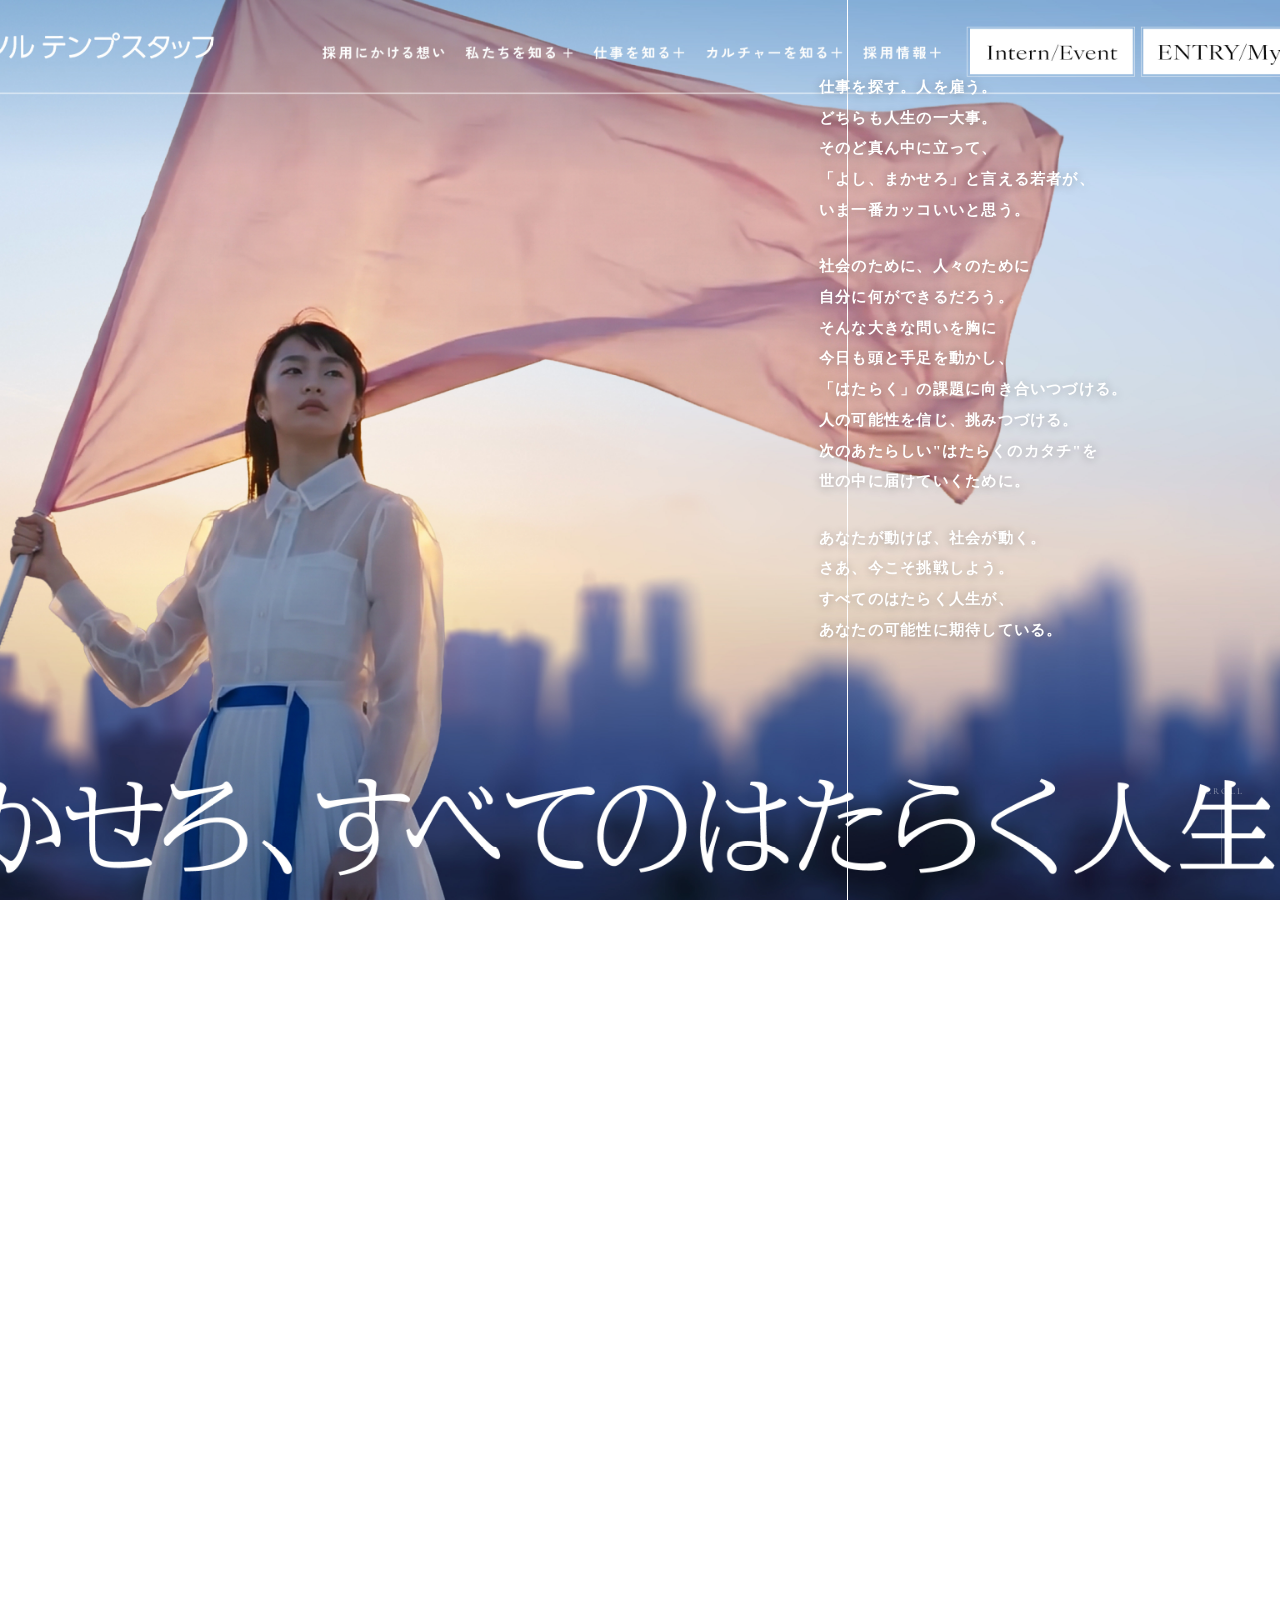
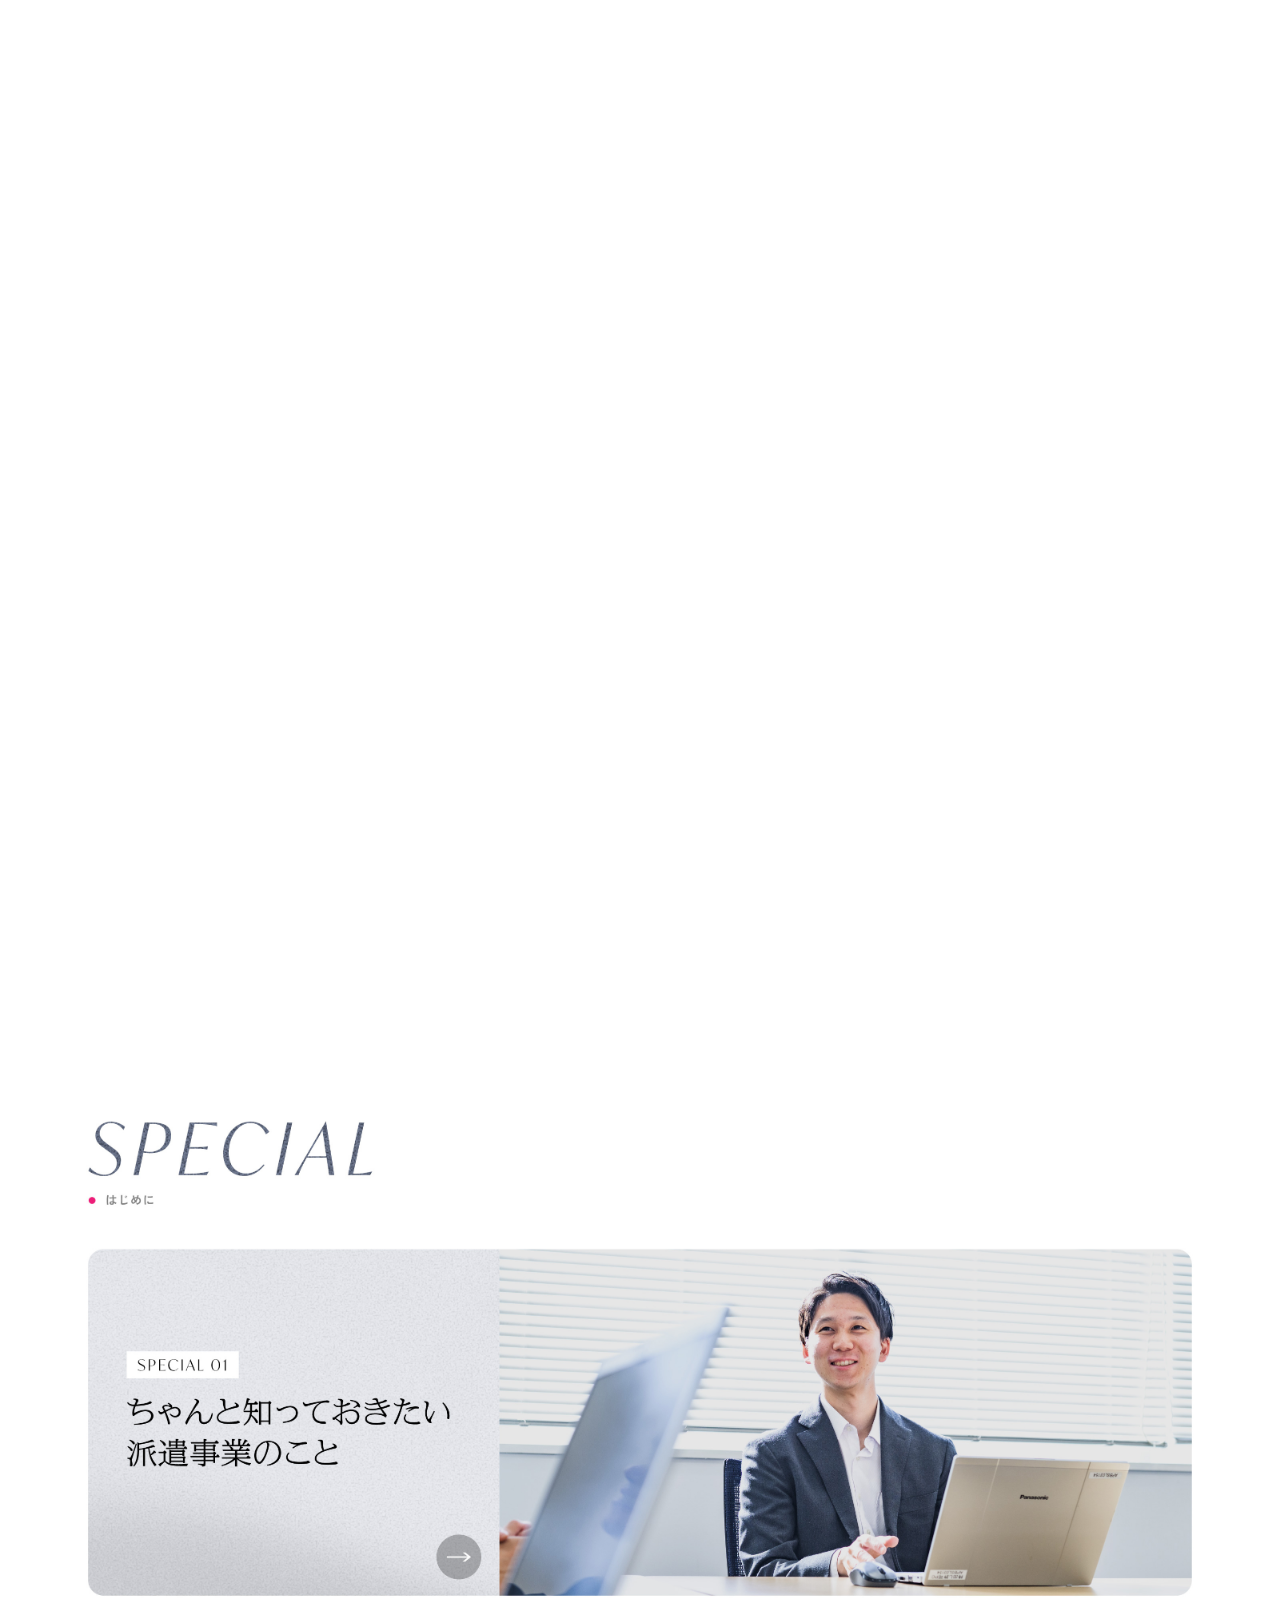
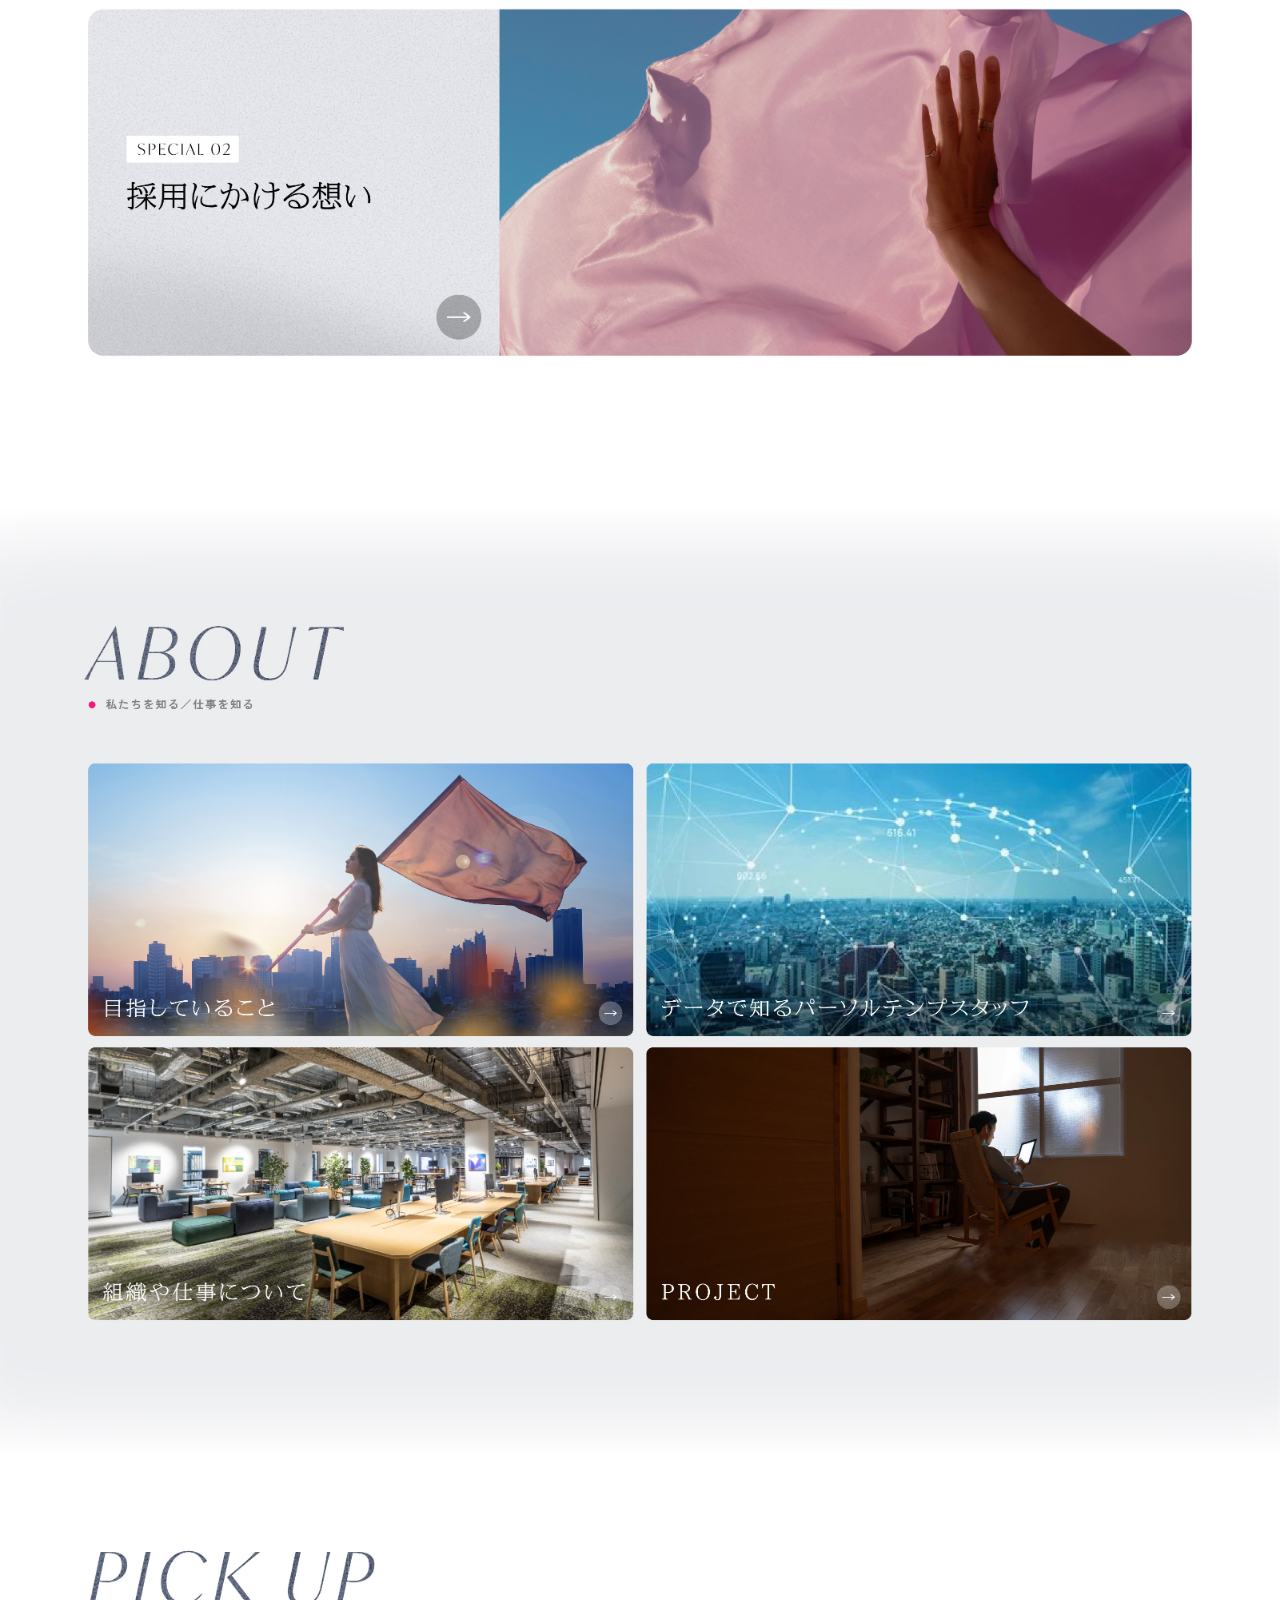
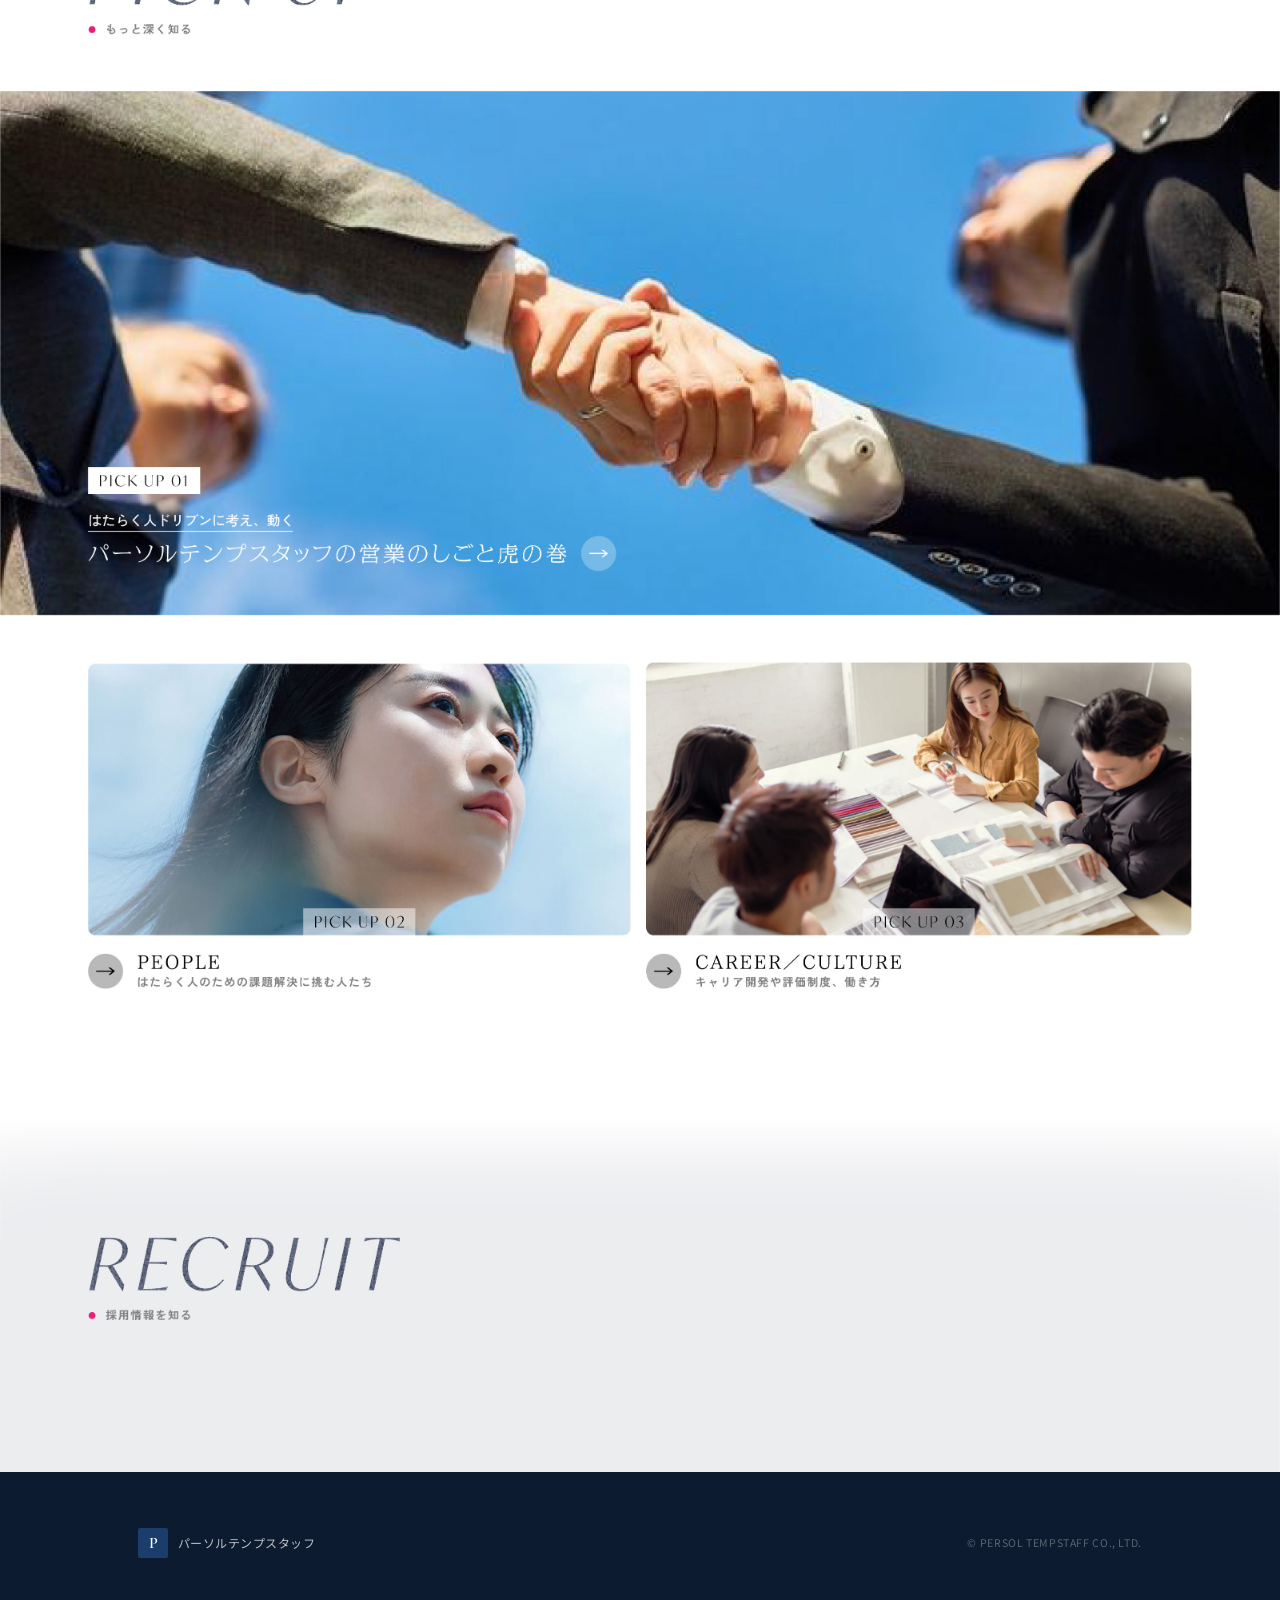
==== commit 083bec02: "新卒A: ボディコピーフォントを明朝体・太字に変更 css/style.css の .hero-copy__line を ゴシック体(font-weight:400) → Noto Serif JP " ====
--- a/site/新卒A/index.html
+++ b/site/新卒A/index.html
@@ -4,7 +4,7 @@
   <meta charset="UTF-8">
   <meta name="viewport" content="width=device-width, initial-scale=1.0">
   <title>パーソルテンプスタッフ 新卒採用 2027</title>
-  <link rel="stylesheet" href="css/style.css">
+  <link rel="stylesheet" href="css/style.css?v=3">
 </head>
 <body class="page-fade">
 
@@ -126,6 +126,6 @@
     </div>
   </footer>
 
-  <script src="js/main.js"></script>
+  <script src="js/main.js?v=2"></script>
 </body>
 </html>
--- a/site/新卒A/css/style.css
+++ b/site/新卒A/css/style.css
@@ -431,9 +431,9 @@
 .hero-copy__para:last-child { margin-bottom: 0; }
 .hero-copy__line {
   display: block;
-  font-family: 'A P-OTF 瓦ゴシック ProN', 'Noto Sans JP', 'Hiragino Kaku Gothic ProN', 'Yu Gothic', sans-serif;
+  font-family: 'Noto Serif JP', 'Hiragino Mincho ProN', 'Yu Mincho', 'Times New Roman', serif;
   font-size: clamp(0.8rem, 1.2vw, 1.05rem);
-  font-weight: 400;
+  font-weight: 700;
   color: #fff;
   line-height: 2;
   letter-spacing: 0.08em;
